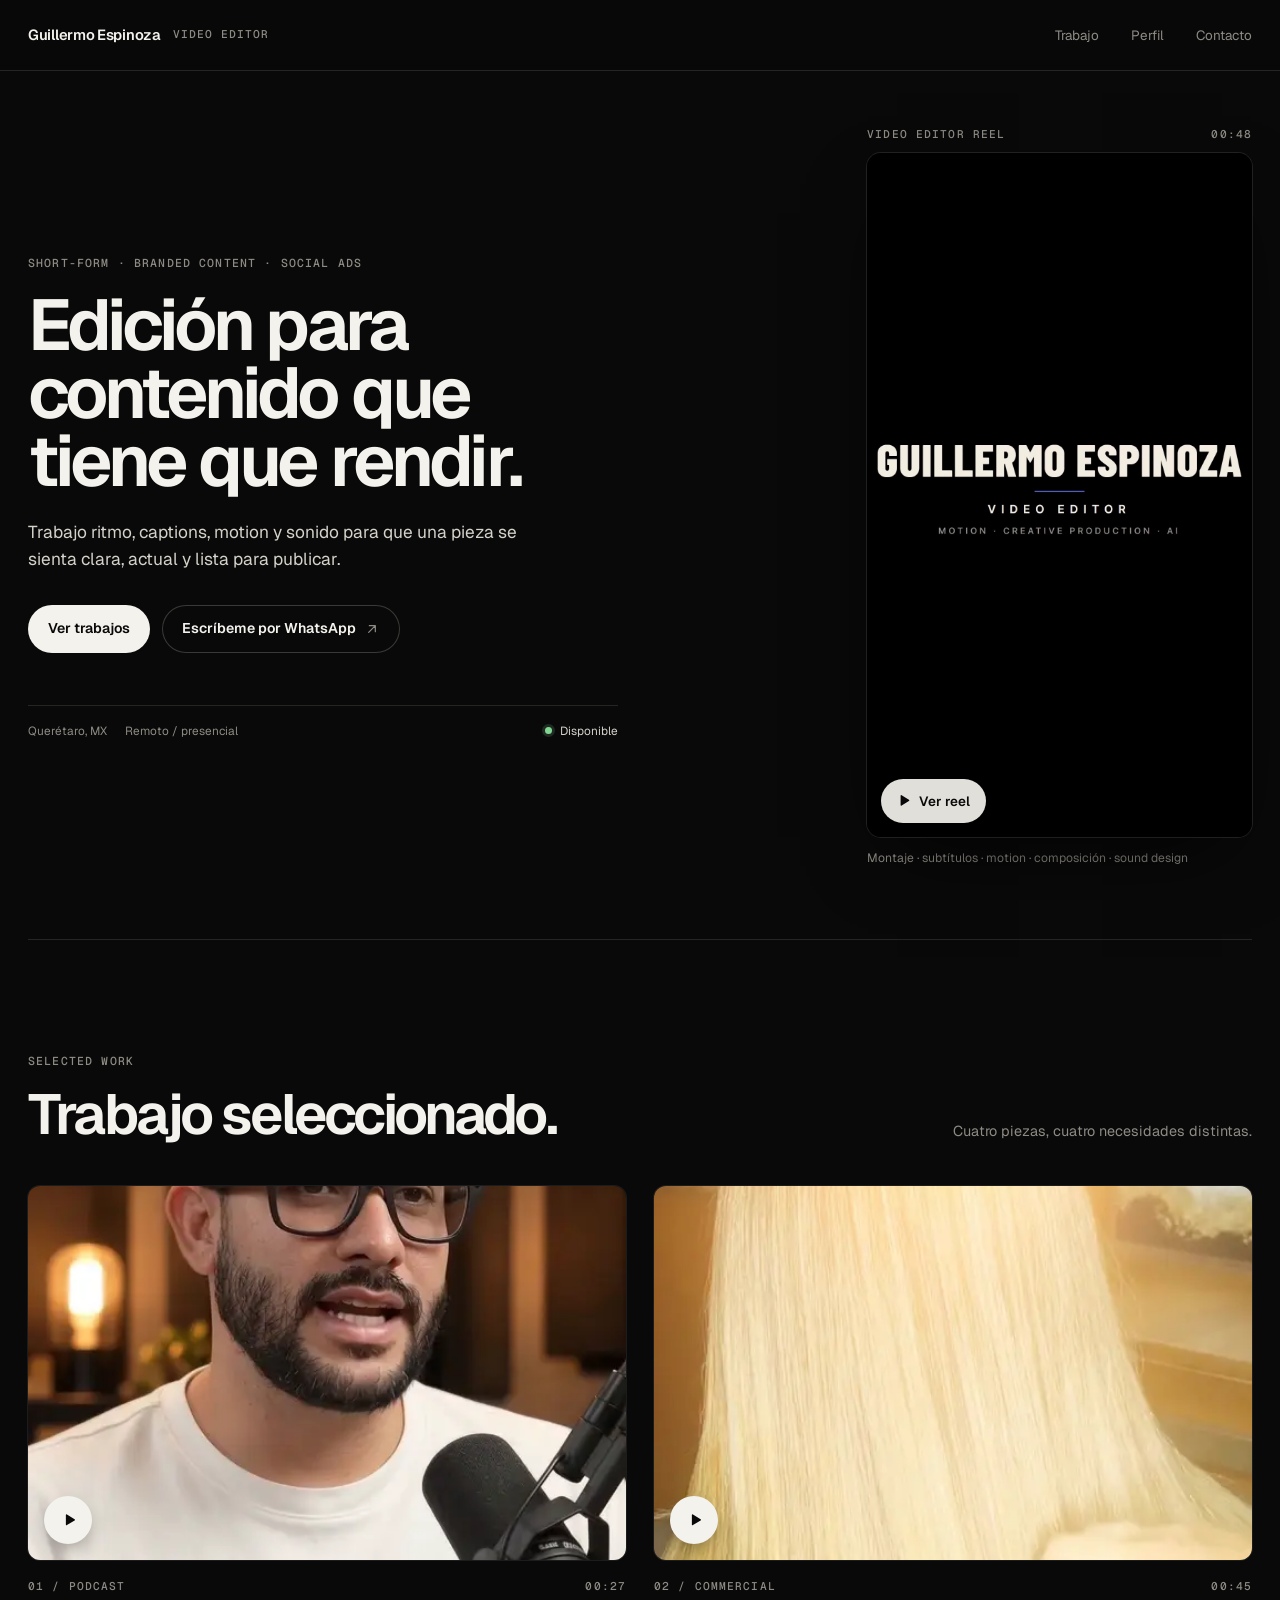
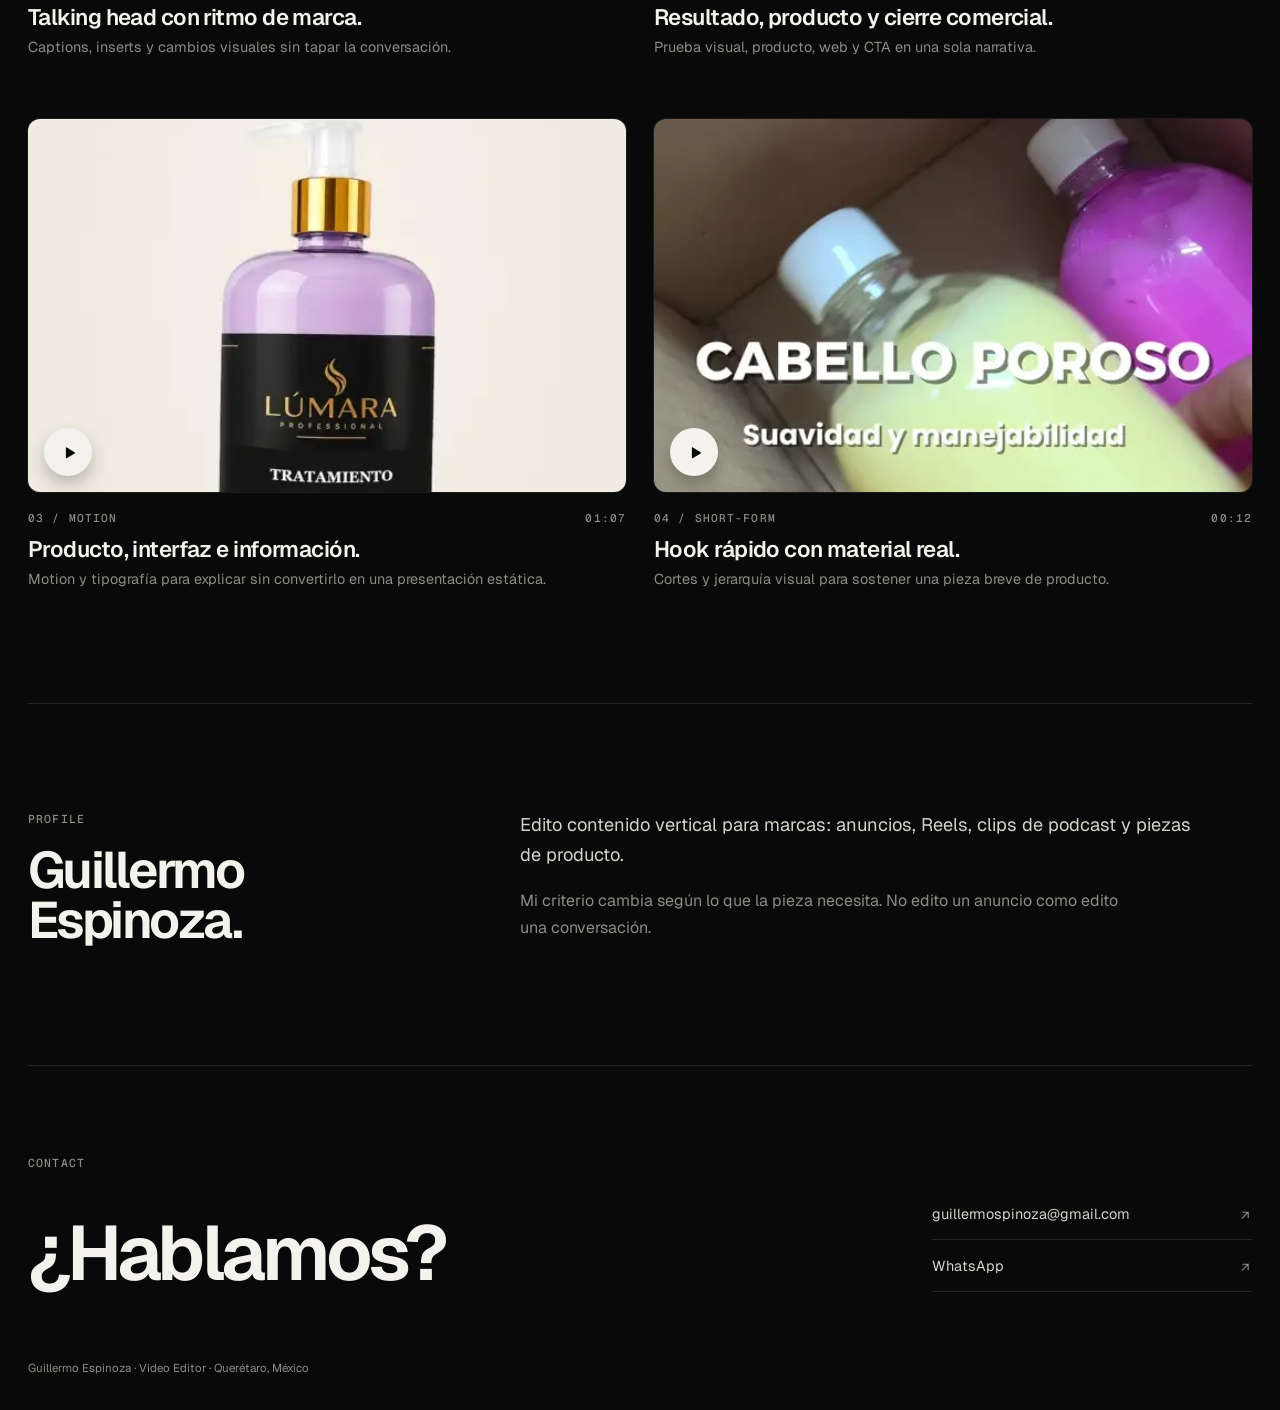
==== index.html @ a59d6a47 "Premium polish: native HQ reel with cover, a11y and motion details - Replace Google Drive embeds wit" ====
<!doctype html>
<html lang="es">
<head>
  <meta charset="utf-8">
  <meta name="viewport" content="width=device-width, initial-scale=1, viewport-fit=cover">
  <meta name="description" content="Guillermo Espinoza — Video Editor. Short-form, branded content, social ads y talking head.">
  <meta name="theme-color" content="#090909">
  <title>Guillermo Espinoza — Video Editor</title>

  <meta property="og:type" content="website">
  <meta property="og:locale" content="es_MX">
  <meta property="og:title" content="Guillermo Espinoza — Video Editor">
  <meta property="og:description" content="Edición para contenido que tiene que rendir: short-form, branded content, social ads y talking head.">
  <meta property="og:url" content="https://guillermospinoza-source.github.io/video-editor-portfolio/">
  <meta property="og:image" content="https://guillermospinoza-source.github.io/video-editor-portfolio/assets/posters/og-cover.jpg">
  <meta property="og:image:width" content="1200">
  <meta property="og:image:height" content="630">
  <meta name="twitter:card" content="summary_large_image">

  <link rel="icon" href="assets/favicon.svg" type="image/svg+xml">
  <link rel="preconnect" href="https://fonts.googleapis.com">
  <link rel="preconnect" href="https://fonts.gstatic.com" crossorigin>
  <link rel="stylesheet" href="https://fonts.googleapis.com/css2?family=Geist:wght@400..700&family=Geist+Mono:wght@400;500&display=swap">
  <link rel="preload" as="image" href="assets/posters/showreel.webp" fetchpriority="high">
  <link rel="stylesheet" href="assets/styles.css?v=6">
</head>
<body>
  <svg width="0" height="0" style="position:absolute" aria-hidden="true">
    <symbol id="i-play" viewBox="0 0 24 24"><path d="M8 5.6v12.8a1 1 0 0 0 1.5.86l10.4-6.4a1 1 0 0 0 0-1.72L9.5 4.74A1 1 0 0 0 8 5.6Z" fill="currentColor"/></symbol>
    <symbol id="i-close" viewBox="0 0 24 24"><path d="M6 6l12 12M18 6 6 18" stroke="currentColor" stroke-width="1.8" stroke-linecap="round" fill="none"/></symbol>
    <symbol id="i-arrow" viewBox="0 0 24 24"><path d="M7 17 17 7M8 7h9v9" stroke="currentColor" stroke-width="1.8" stroke-linecap="round" stroke-linejoin="round" fill="none"/></symbol>
    <symbol id="i-sound" viewBox="0 0 24 24"><path d="M4 9.5v5h3.5L12 19V5L7.5 9.5H4Z" fill="currentColor"/><path d="M15.5 9a4 4 0 0 1 0 6M18 6.5a7.5 7.5 0 0 1 0 11" stroke="currentColor" stroke-width="1.6" stroke-linecap="round" fill="none"/></symbol>
  </svg>

  <a class="skip-link" href="#work">Saltar al trabajo</a>

  <header class="topbar">
    <a class="brand" href="#top" aria-label="Guillermo Espinoza, inicio">
      <strong>Guillermo Espinoza</strong>
      <span>Video Editor</span>
    </a>
    <nav aria-label="Navegación principal">
      <a href="#work">Trabajo</a>
      <a href="#profile">Perfil</a>
      <a href="#contact">Contacto</a>
    </nav>
  </header>

  <main id="top">
    <section class="hero section-shell">
      <div class="hero-copy">
        <p class="eyebrow">Short-form · Branded content · Social ads</p>
        <h1>Edición para contenido que tiene que rendir.</h1>
        <p class="lede">Trabajo ritmo, captions, motion y sonido para que una pieza se sienta clara, actual y lista para publicar.</p>
        <div class="hero-actions">
          <a class="button primary" href="#work">Ver trabajos</a>
          <a class="button secondary" href="https://wa.me/524424536626" target="_blank" rel="noopener">Escríbeme por WhatsApp <svg class="icon" aria-hidden="true"><use href="#i-arrow"/></svg></a>
        </div>
        <div class="hero-foot">
          <span>Querétaro, MX</span>
          <span>Remoto / presencial</span>
          <span class="available">Disponible</span>
        </div>
      </div>

      <figure class="reel">
        <figcaption class="reel-meta">
          <span>Video Editor Reel</span>
          <span class="duration" data-duration-for="reelVideo">00:48</span>
        </figcaption>
        <div class="reel-frame" data-state="idle">
          <video id="reelVideo" src="assets/videos/showreel.mp4" poster="assets/posters/showreel.webp" playsinline preload="metadata" aria-label="Video Editor Reel de Guillermo Espinoza"></video>
          <button class="reel-cta" type="button">
            <svg class="icon" aria-hidden="true"><use href="#i-play"/></svg>
            <span>Ver reel</span>
          </button>
        </div>
        <p class="reel-note">Montaje · subtítulos · motion · composición · sound design</p>
      </figure>
    </section>

    <section class="work section-shell" id="work">
      <div class="work-intro">
        <p class="eyebrow">Selected work</p>
        <h2>Trabajo seleccionado.</h2>
        <p>Cuatro piezas, cuatro necesidades distintas.</p>
      </div>

      <div class="work-grid">
        <article class="work-card" data-video="assets/videos/podcast.mp4" data-poster="assets/posters/podcast.webp" data-title="Podcast / Talking Head" data-subtitle="00:27 · Captions · Inserts · Sound design">
          <button class="poster-button" type="button" aria-label="Reproducir Podcast / Talking Head">
            <img src="assets/posters/podcast.webp" alt="" width="960" height="600" loading="lazy" decoding="async">
            <span class="play" aria-hidden="true"><svg class="icon"><use href="#i-play"/></svg></span>
          </button>
          <div class="card-copy">
            <div class="card-meta"><span>01 / Podcast</span><span>00:27</span></div>
            <h3>Talking head con ritmo de marca.</h3>
            <p>Captions, inserts y cambios visuales sin tapar la conversación.</p>
          </div>
        </article>

        <article class="work-card" data-video="assets/videos/rubios.mp4" data-poster="assets/posters/rubios.webp" data-title="Beauty Product Ad" data-subtitle="00:45 · Producto · Antes/después · CTA">
          <button class="poster-button" type="button" aria-label="Reproducir Beauty Product Ad">
            <img src="assets/posters/rubios.webp" alt="" width="960" height="600" loading="lazy" decoding="async">
            <span class="play" aria-hidden="true"><svg class="icon"><use href="#i-play"/></svg></span>
          </button>
          <div class="card-copy">
            <div class="card-meta"><span>02 / Commercial</span><span>00:45</span></div>
            <h3>Resultado, producto y cierre comercial.</h3>
            <p>Prueba visual, producto, web y CTA en una sola narrativa.</p>
          </div>
        </article>

        <article class="work-card" data-video="assets/videos/motion-explainer.mp4" data-poster="assets/posters/motion-explainer.webp" data-title="Motion / Product Explainer" data-subtitle="01:07 · Motion · UI · Tipografía">
          <button class="poster-button" type="button" aria-label="Reproducir Motion / Product Explainer">
            <img src="assets/posters/motion-explainer.webp" alt="" width="960" height="600" loading="lazy" decoding="async">
            <span class="play" aria-hidden="true"><svg class="icon"><use href="#i-play"/></svg></span>
          </button>
          <div class="card-copy">
            <div class="card-meta"><span>03 / Motion</span><span>01:07</span></div>
            <h3>Producto, interfaz e información.</h3>
            <p>Motion y tipografía para explicar sin convertirlo en una presentación estática.</p>
          </div>
        </article>

        <article class="work-card" data-video="assets/videos/short-form.mp4" data-poster="assets/posters/short-form.webp" data-title="Short-form / Social Ad" data-subtitle="00:12 · Hook · Cortes rápidos · Producto">
          <button class="poster-button" type="button" aria-label="Reproducir Short-form / Social Ad">
            <img src="assets/posters/short-form.webp" alt="" width="960" height="600" loading="lazy" decoding="async">
            <span class="play" aria-hidden="true"><svg class="icon"><use href="#i-play"/></svg></span>
          </button>
          <div class="card-copy">
            <div class="card-meta"><span>04 / Short-form</span><span>00:12</span></div>
            <h3>Hook rápido con material real.</h3>
            <p>Cortes y jerarquía visual para sostener una pieza breve de producto.</p>
          </div>
        </article>
      </div>
    </section>

    <section class="profile section-shell" id="profile">
      <div class="profile-title">
        <p class="eyebrow">Profile</p>
        <h2>Guillermo Espinoza.</h2>
      </div>
      <div class="profile-copy">
        <p>Edito contenido vertical para marcas: anuncios, Reels, clips de podcast y piezas de producto.</p>
        <p>Mi criterio cambia según lo que la pieza necesita. No edito un anuncio como edito una conversación.</p>
      </div>
    </section>
  </main>

  <footer class="footer section-shell" id="contact">
    <p class="eyebrow">Contact</p>
    <div class="footer-grid">
      <h2>¿Hablamos?</h2>
      <div class="contact-links">
        <a href="mailto:guillermospinoza@gmail.com?subject=Proyecto%20de%20edici%C3%B3n%20de%20video">guillermospinoza@gmail.com <svg class="icon" aria-hidden="true"><use href="#i-arrow"/></svg></a>
        <a href="https://wa.me/524424536626" target="_blank" rel="noopener">WhatsApp <svg class="icon" aria-hidden="true"><use href="#i-arrow"/></svg></a>
      </div>
    </div>
    <p class="footer-note">Guillermo Espinoza · Video Editor · Querétaro, México</p>
  </footer>

  <dialog class="video-modal" id="videoModal" aria-labelledby="modalTitle">
    <div class="modal-shell">
      <button class="modal-close" type="button" aria-label="Cerrar video">
        <svg class="icon" aria-hidden="true"><use href="#i-close"/></svg>
      </button>
      <div class="modal-video-wrap">
        <video id="modalVideo" playsinline controls preload="none"></video>
      </div>
      <div class="modal-copy"><p class="kicker" id="modalSubtitle"></p><h2 id="modalTitle"></h2></div>
    </div>
  </dialog>

  <script src="assets/app.js?v=6"></script>
</body>
</html>
---- assets/styles.css ----
:root{
  /* Escala de grises (1 = fondo, 12 = texto principal) */
  --gray-1:#090909;
  --gray-2:#0e0e0d;
  --gray-3:#141413;
  --gray-4:#1c1b19;
  --gray-5:#262522;
  --gray-6:#3a3935;
  --gray-7:#5d5b56;
  --gray-8:#77746d;
  --gray-9:#8e8b84;
  --gray-10:#b3b0a8;
  --gray-11:#d5d2ca;
  --gray-12:#f4f2ed;
  --accent-live:#82d693;

  --bg:var(--gray-1);
  --text:var(--gray-12);
  --soft:var(--gray-11);
  --muted:var(--gray-9);
  --line:var(--gray-5);

  --font-sans:"Geist","Helvetica Neue",Arial,ui-sans-serif,system-ui,sans-serif;
  --font-mono:"Geist Mono",ui-monospace,SFMono-Regular,Menlo,Consolas,monospace;
  --weight-regular:400;
  --weight-medium:500;
  --weight-semibold:600;
  --weight-display:640;

  --ease-out:cubic-bezier(.23,1,.32,1);       /* ease-out-quint */
  --ease-in-out:cubic-bezier(.645,.045,.355,1); /* ease-in-out-cubic */

  --z-header:100;
  --header-h:70px;
  --hairline:1px;
  --max:1240px;
}
@media (min-resolution:192dpi){
  :root{--hairline:.5px}
}

*{box-sizing:border-box}
html{scroll-behavior:smooth;-webkit-text-size-adjust:100%}
body{
  margin:0;
  background:var(--bg);
  color:var(--text);
  font-family:var(--font-sans);
  font-weight:var(--weight-regular);
  line-height:1.5;
  -webkit-font-smoothing:antialiased;
  -moz-osx-font-smoothing:grayscale;
}
a{color:inherit}
img,video{display:block;max-width:100%}
button{font:inherit;color:inherit}
h1,h2,h3{text-wrap:balance}
p{text-wrap:pretty}
[id]{scroll-margin-top:calc(var(--header-h) + 16px)}
::selection{background:var(--gray-12);color:var(--gray-1)}

:focus-visible{outline:2px solid var(--gray-12);outline-offset:3px}

.icon{width:1em;height:1em;flex:none}
.section-shell{
  width:min(var(--max),calc(100% - 56px - env(safe-area-inset-left) - env(safe-area-inset-right)));
  margin-inline:auto;
}

.skip-link{
  position:absolute;left:16px;top:-60px;z-index:calc(var(--z-header) + 1);
  padding:12px 16px;background:var(--gray-12);color:var(--gray-1);
  font-size:.85rem;font-weight:var(--weight-medium);text-decoration:none;
}
.skip-link:focus-visible{top:12px}

/* ---------- Header ---------- */
.topbar{
  position:sticky;top:0;z-index:var(--z-header);
  height:var(--header-h);
  display:flex;align-items:center;justify-content:space-between;
  padding:0 max(28px,calc((100vw - var(--max))/2));
  padding-left:max(28px,calc((100vw - var(--max))/2),env(safe-area-inset-left));
  padding-right:max(28px,calc((100vw - var(--max))/2),env(safe-area-inset-right));
  background:rgba(9,9,9,.8);
  -webkit-backdrop-filter:saturate(1.4) blur(14px);
  backdrop-filter:saturate(1.4) blur(14px);
  box-shadow:0 var(--hairline) 0 var(--line);
}
.brand{display:flex;align-items:baseline;gap:12px;min-height:44px;align-items:center;text-decoration:none}
.brand strong{font-size:.92rem;font-weight:var(--weight-semibold);letter-spacing:-.02em}
.brand span{font:var(--weight-medium) .7rem/1 var(--font-mono);color:var(--muted);text-transform:uppercase;letter-spacing:.09em}
.topbar nav{display:flex;gap:8px;margin-right:-12px}
.topbar nav a{
  display:inline-flex;align-items:center;min-height:44px;padding:0 12px;
  font-size:.84rem;color:var(--muted);text-decoration:none;
  transition:color 150ms ease;
}

/* ---------- Tipografía utilitaria ---------- */
.eyebrow,.kicker,.card-meta,.reel-meta{
  font-family:var(--font-mono);
  font-weight:var(--weight-medium);
  text-transform:uppercase;
  letter-spacing:.1em;
  font-variant-numeric:tabular-nums;
}
.eyebrow{margin:0;font-size:.72rem;color:var(--muted)}

/* ---------- Hero ---------- */
.hero{
  display:grid;
  grid-template-columns:minmax(0,1fr) auto;
  gap:80px;
  align-items:center;
  min-height:calc(100svh - var(--header-h));
  padding-top:56px;
  padding-bottom:72px;
}
.hero-copy{max-width:590px}
.hero h1{
  margin:20px 0 24px;
  font-size:clamp(3.6rem,5.6vw,6.2rem);
  line-height:.95;
  letter-spacing:-.055em;
  font-weight:var(--weight-display);
}
.lede{
  max-width:540px;
  margin:0;
  color:var(--soft);
  font-size:clamp(1.04rem,1.35vw,1.22rem);
  line-height:1.55;
}
.hero-actions{display:flex;flex-wrap:wrap;gap:12px;margin-top:32px}

.button{
  display:inline-flex;align-items:center;justify-content:center;gap:8px;
  min-height:48px;padding:0 20px;
  border-radius:999px;
  text-decoration:none;
  font-size:.88rem;font-weight:var(--weight-semibold);
  transition:transform 160ms var(--ease-out),background-color 150ms ease,box-shadow 150ms ease;
}
.button:active{transform:scale(.97)}
.button.primary{background:var(--gray-12);color:var(--gray-1)}
.button.secondary{color:var(--text);box-shadow:inset 0 0 0 1px var(--gray-6)}
.button .icon{font-size:1rem;color:var(--muted)}

.hero-foot{
  display:flex;flex-wrap:wrap;gap:9px 18px;
  margin-top:52px;padding-top:16px;
  border-top:var(--hairline) solid var(--line);
  color:var(--muted);
  font-size:.74rem;
}
.hero-foot .available{margin-left:auto;color:var(--soft);display:inline-flex;align-items:center;gap:8px}
.hero-foot .available::before{
  content:"";width:7px;height:7px;border-radius:50%;background:var(--accent-live);
  box-shadow:0 0 0 3px rgba(130,214,147,.16);
}

/* ---------- Reel ---------- */
.reel{
  --reel-h:min(76svh,760px);
  margin:0;
  width:calc(var(--reel-h) * 9 / 16);
  max-width:100%;
  justify-self:end;
}
.reel-meta{display:flex;justify-content:space-between;margin-bottom:10px;color:var(--muted);font-size:.7rem}
.reel-frame{
  position:relative;isolation:isolate;
  aspect-ratio:9/16;
  border-radius:14px;overflow:hidden;
  background:var(--gray-2);
  box-shadow:0 0 0 var(--hairline) rgba(255,255,255,.1),0 30px 80px -30px rgba(0,0,0,.9);
}
.reel-frame video{width:100%;height:100%;object-fit:cover;background:#000}
.reel-frame::after{
  content:"";position:absolute;inset:0;pointer-events:none;
  background:linear-gradient(to top,rgba(0,0,0,.55),rgba(0,0,0,.18) 22%,transparent 40%);
  transition:opacity 200ms var(--ease-out);
}
.reel-cta{
  position:absolute;left:14px;bottom:14px;z-index:1;
  display:inline-flex;align-items:center;gap:8px;
  min-height:44px;padding:0 16px 0 14px;
  border:0;border-radius:999px;cursor:pointer;
  background:rgba(244,242,237,.92);color:var(--gray-1);
  -webkit-backdrop-filter:blur(8px);backdrop-filter:blur(8px);
  font-size:.84rem;font-weight:var(--weight-semibold);
  transition:transform 160ms var(--ease-out),opacity 200ms var(--ease-out);
}
.reel-cta:active{transform:scale(.97)}
.reel-cta .icon{font-size:1.05rem}
.reel-frame[data-state="playing"] .reel-cta{opacity:0;pointer-events:none;transform:translateY(6px)}
.reel-frame[data-state="playing"]::after{opacity:0}
.reel-note{margin:12px 0 0;color:var(--muted);font-size:.76rem}

/* ---------- Trabajo ---------- */
.work{padding:112px 0;border-top:var(--hairline) solid var(--line)}
.work-intro{
  display:grid;
  grid-template-columns:1fr auto;
  gap:18px 60px;
  align-items:end;
  margin-bottom:44px;
}
.work-intro .eyebrow{grid-column:1/-1}
.work-intro h2,.profile h2,.footer h2{
  margin:0;
  font-size:clamp(2.6rem,4.4vw,4.8rem);
  line-height:.98;
  letter-spacing:-.05em;
  font-weight:var(--weight-display);
}
.work-intro>p:last-child{margin:0;color:var(--muted);font-size:.9rem}
.work-grid{display:grid;grid-template-columns:repeat(2,minmax(0,1fr));gap:60px 28px}
.work-card{min-width:0}

.poster-button{
  position:relative;isolation:isolate;display:block;
  width:100%;padding:0;border:0;border-radius:12px;
  background:var(--gray-2);cursor:pointer;overflow:hidden;
  box-shadow:0 0 0 var(--hairline) rgba(255,255,255,.08);
}
.poster-button img{
  width:100%;height:auto;aspect-ratio:16/10;object-fit:cover;object-position:center 42%;
  transition:transform 500ms var(--ease-out),filter 300ms ease;
}
.play{
  position:absolute;left:16px;bottom:16px;
  width:48px;height:48px;display:grid;place-items:center;
  border-radius:50%;background:var(--gray-12);color:var(--gray-1);
  box-shadow:0 8px 24px -8px rgba(0,0,0,.6);
  transition:transform 200ms var(--ease-out);
}
.play .icon{font-size:1.1rem;margin-left:2px}
.poster-button:active .play{transform:scale(.94)}

.card-copy{padding-top:18px}
.card-meta{display:flex;justify-content:space-between;gap:20px;color:var(--muted);font-size:.7rem}
.card-copy h3{margin:10px 0 7px;font-size:1.4rem;line-height:1.12;letter-spacing:-.025em;font-weight:var(--weight-semibold)}
.card-copy p{margin:0;max-width:520px;color:var(--muted);font-size:.9rem}

/* ---------- Perfil ---------- */
.profile{
  padding:106px 0;
  border-top:var(--hairline) solid var(--line);
  display:grid;
  grid-template-columns:.72fr 1.28fr;
  gap:80px;
  align-items:start;
}
.profile-title .eyebrow{margin-bottom:18px}
.profile h2{font-size:clamp(2.5rem,4vw,4.3rem)}
.profile-copy{max-width:700px}
.profile-copy p{margin:0 0 18px;color:var(--soft);font-size:1.14rem;line-height:1.65}
.profile-copy p:last-child{color:var(--muted);font-size:1rem}

/* ---------- Footer ---------- */
.footer{
  padding:88px 0 calc(34px + env(safe-area-inset-bottom));
  border-top:var(--hairline) solid var(--line);
}
.footer>.eyebrow{margin-bottom:20px}
.footer-grid{display:grid;grid-template-columns:1fr auto;gap:60px;align-items:end}
.footer h2{font-size:clamp(3.3rem,6vw,6.2rem)}
.contact-links{display:grid;gap:4px;min-width:320px}
.contact-links a{
  display:flex;align-items:center;justify-content:space-between;gap:24px;
  min-height:48px;
  box-shadow:0 var(--hairline) 0 var(--line);
  color:var(--soft);text-decoration:none;font-size:.9rem;
  transition:color 150ms ease,box-shadow 150ms ease;
}
.contact-links .icon{color:var(--muted);transition:transform 200ms var(--ease-out),color 150ms ease}
.footer-note{margin:68px 0 0;color:var(--gray-9);font-size:.72rem}

/* ---------- Modal ---------- */
.video-modal{
  width:min(560px,calc(100% - 28px));
  max-height:calc(100dvh - 28px);
  padding:0;border:0;border-radius:16px;
  background:var(--gray-2);color:var(--text);
  box-shadow:0 0 0 var(--hairline) rgba(255,255,255,.1),0 40px 120px -20px rgba(0,0,0,.9);
  overflow:hidden;
}
.video-modal::backdrop{background:rgba(0,0,0,.82);-webkit-backdrop-filter:blur(6px);backdrop-filter:blur(6px)}
.video-modal[open]{animation:modal-in 260ms var(--ease-out)}
.video-modal[open]::backdrop{animation:fade-in 260ms var(--ease-out)}
.video-modal.is-closing{animation:modal-out 160ms var(--ease-out) forwards}
.video-modal.is-closing::backdrop{animation:fade-out 160ms var(--ease-out) forwards}
@keyframes modal-in{from{opacity:0;transform:translateY(8px) scale(.97)}}
@keyframes modal-out{to{opacity:0;transform:translateY(4px) scale(.98)}}
@keyframes fade-in{from{opacity:0}}
@keyframes fade-out{to{opacity:0}}

.modal-shell{position:relative;isolation:isolate;padding:14px}
.modal-close{
  position:absolute;right:24px;top:24px;z-index:1;
  width:44px;height:44px;display:grid;place-items:center;
  border:0;border-radius:50%;cursor:pointer;
  background:rgba(14,14,13,.72);color:var(--gray-12);
  -webkit-backdrop-filter:blur(8px);backdrop-filter:blur(8px);
  box-shadow:0 0 0 var(--hairline) rgba(255,255,255,.16);
  transition:transform 160ms var(--ease-out),background-color 150ms ease;
}
.modal-close .icon{font-size:1.25rem}
.modal-close:active{transform:scale(.94)}
.modal-video-wrap{display:grid;place-items:center;border-radius:10px;overflow:hidden;background:#000}
.modal-video-wrap video{
  height:min(72dvh,760px);width:auto;max-width:100%;
  aspect-ratio:9/16;object-fit:contain;background:#000;
}
.modal-copy{padding:14px 4px 4px}
.modal-copy .kicker{margin:0;color:var(--muted);font-size:.7rem}
.modal-copy h2{margin:6px 0 0;font-size:1.2rem;font-weight:var(--weight-semibold);letter-spacing:-.02em}

/* ---------- Hover solo en dispositivos con puntero ---------- */
@media (hover:hover) and (pointer:fine){
  .topbar nav a:hover{color:var(--text)}
  .button.primary:hover{background:#fff}
  .button.secondary:hover{box-shadow:inset 0 0 0 1px var(--gray-8)}
  .poster-button:hover img{transform:scale(1.03);filter:brightness(.86)}
  .poster-button:hover .play{transform:scale(1.08)}
  .contact-links a:hover{color:#fff;box-shadow:0 var(--hairline) 0 var(--gray-8)}
  .contact-links a:hover .icon{color:var(--text);transform:translate(2px,-2px)}
  .modal-close:hover{background:rgba(40,40,38,.85)}
}

/* ---------- Responsive ---------- */
@media (max-width:960px){
  .hero{grid-template-columns:1fr;gap:48px;min-height:auto}
  .hero-copy{max-width:760px}
  .reel{--reel-h:min(80svh,760px);justify-self:start}
  .work-intro{grid-template-columns:1fr}
  .work-intro .eyebrow{grid-column:auto}
  .profile{grid-template-columns:1fr;gap:36px}
  .footer-grid{grid-template-columns:1fr}
  .contact-links{max-width:480px}
}
@media (max-width:640px){
  :root{--header-h:62px}
  .section-shell{width:min(var(--max),calc(100% - 32px - env(safe-area-inset-left) - env(safe-area-inset-right)))}
  .topbar{padding-left:max(16px,env(safe-area-inset-left));padding-right:max(16px,env(safe-area-inset-right))}
  .brand span{display:none}
  .topbar nav{gap:0}
  .topbar nav a:nth-child(2){display:none}
  .hero{padding-top:44px;padding-bottom:64px}
  .hero h1{font-size:clamp(3rem,14.5vw,4.7rem)}
  .hero-foot .available{margin-left:0;width:100%}
  .reel{width:100%;justify-self:stretch}
  .work,.profile{padding:72px 0}
  .work-grid{grid-template-columns:1fr;gap:48px}
  .work-intro{margin-bottom:30px}
  .poster-button img{aspect-ratio:16/11}
  .profile-copy p{font-size:1.02rem}
  .footer{padding-top:70px}
  .footer-grid{gap:28px}
  .contact-links{min-width:0}
  .footer-note{margin-top:52px}
  .modal-shell{padding:10px}
  .modal-close{right:18px;top:18px}
}

/* ---------- Movimiento reducido ---------- */
@media (prefers-reduced-motion:reduce){
  html{scroll-behavior:auto}
  .button,.reel-cta,.reel-frame::after,.poster-button img,.play,.modal-close,
  .contact-links a,.contact-links .icon,.topbar nav a{transition:none}
  .video-modal[open],.video-modal[open]::backdrop,
  .video-modal.is-closing,.video-modal.is-closing::backdrop{animation:none}
}
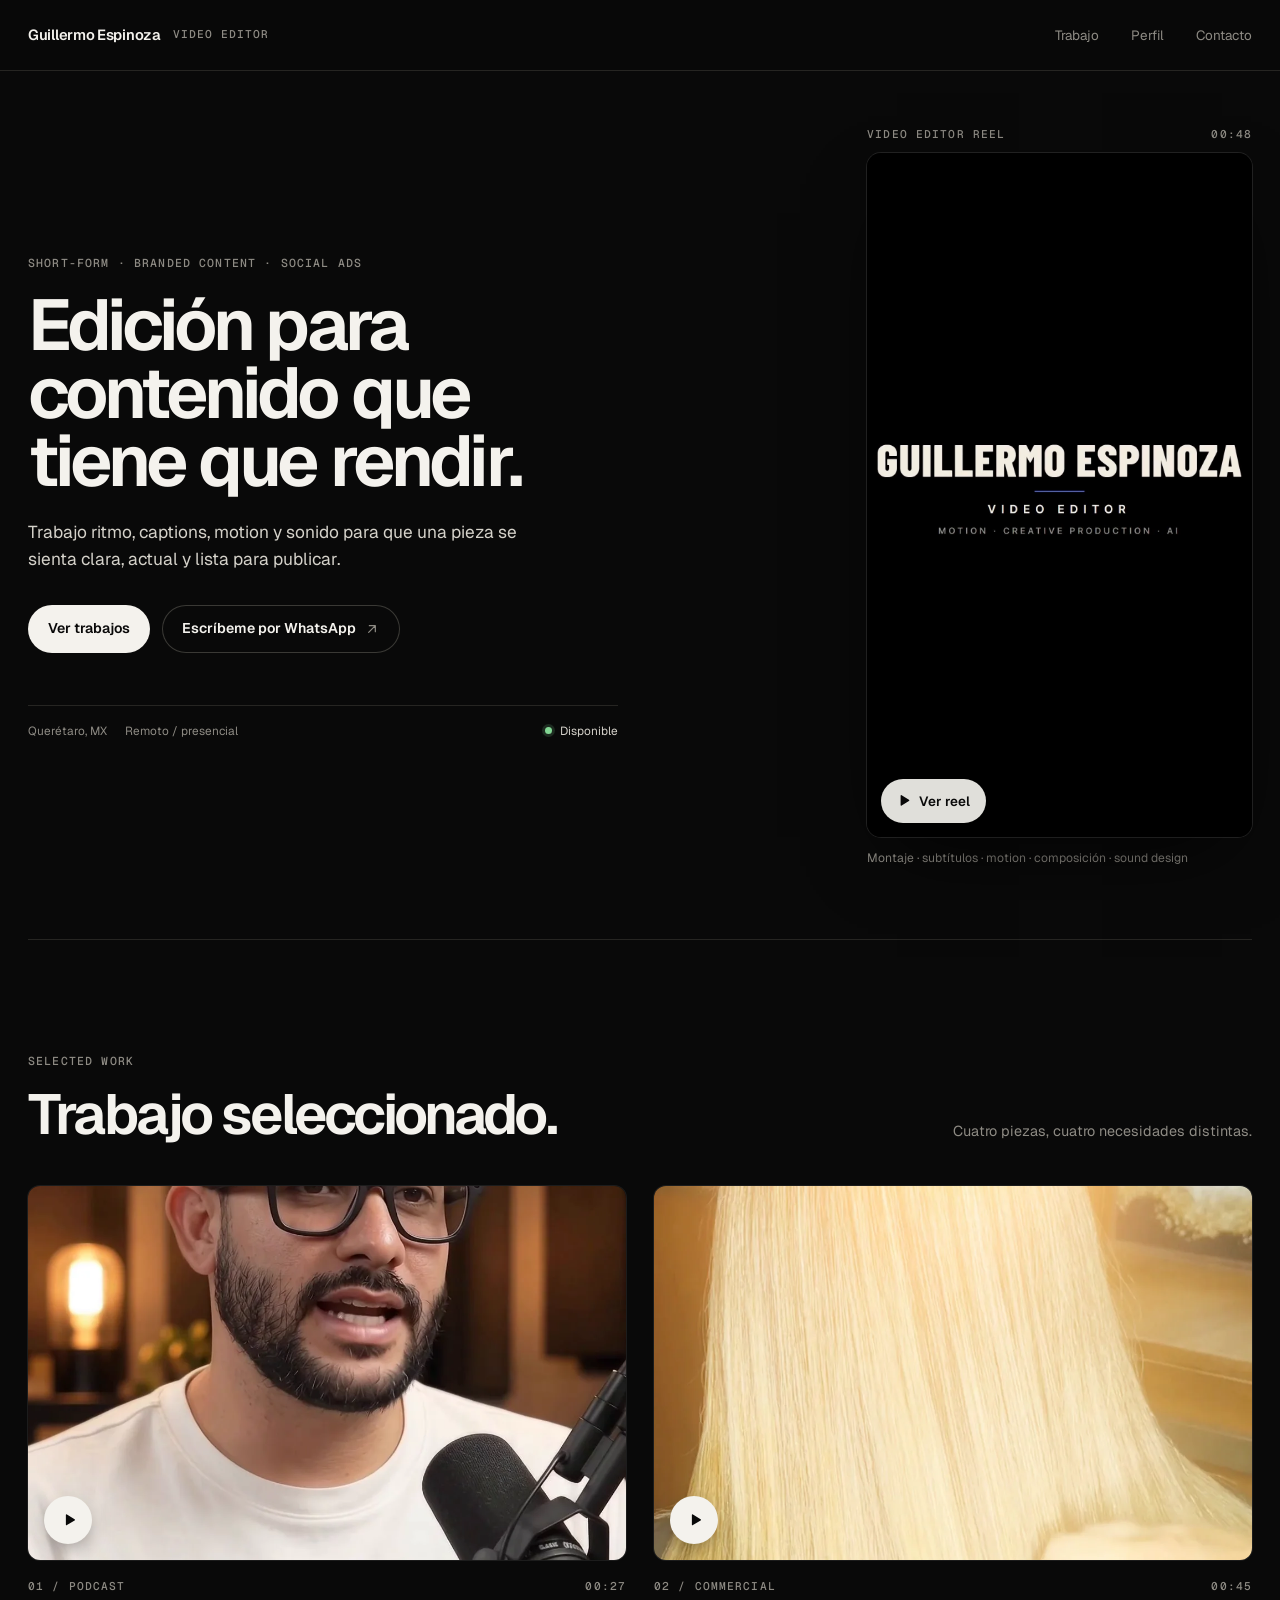
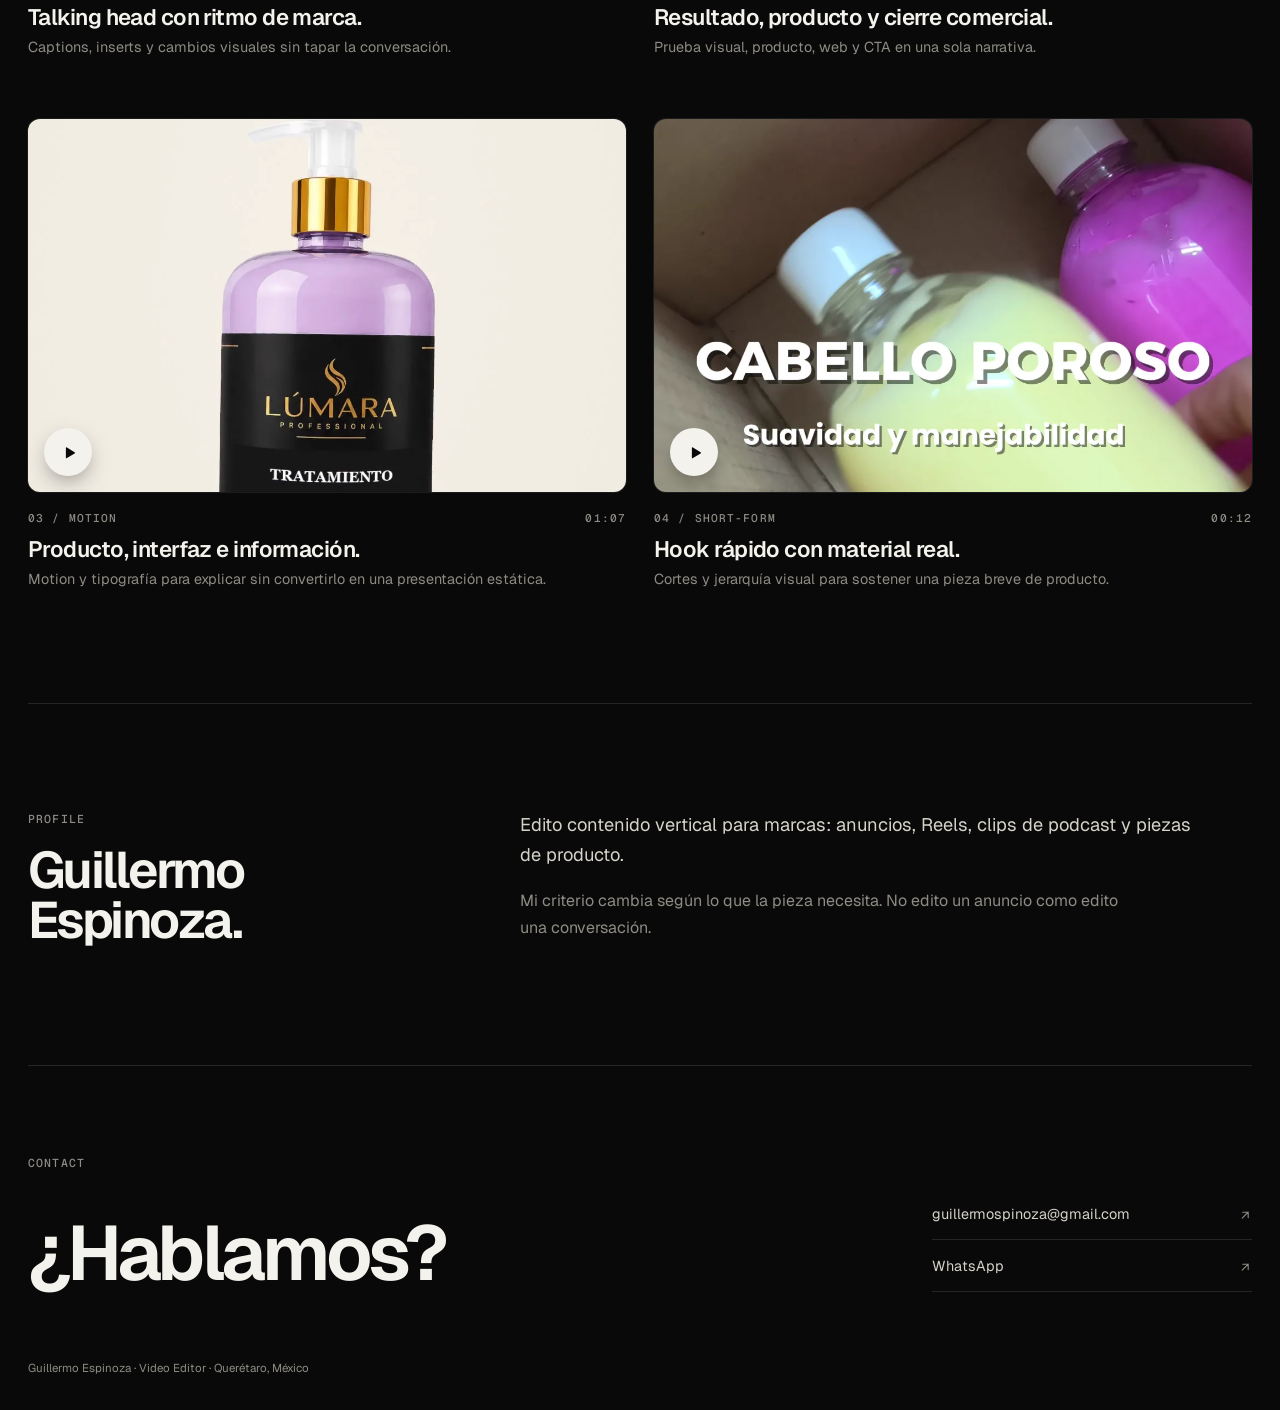
==== commit e3d05352: "Replace work videos and posters with 1080x1920 masters - Podcast, Beauty ad and Short-form re-encode" ====
--- a/index.html
+++ b/index.html
@@ -22,7 +22,7 @@
   <link rel="preconnect" href="https://fonts.gstatic.com" crossorigin>
   <link rel="stylesheet" href="https://fonts.googleapis.com/css2?family=Geist:wght@400..700&family=Geist+Mono:wght@400;500&display=swap">
   <link rel="preload" as="image" href="assets/posters/showreel.webp" fetchpriority="high">
-  <link rel="stylesheet" href="assets/styles.css?v=6">
+  <link rel="stylesheet" href="assets/styles.css?v=7">
 </head>
 <body>
   <svg width="0" height="0" style="position:absolute" aria-hidden="true">
@@ -89,7 +89,7 @@
       <div class="work-grid">
         <article class="work-card" data-video="assets/videos/podcast.mp4" data-poster="assets/posters/podcast.webp" data-title="Podcast / Talking Head" data-subtitle="00:27 · Captions · Inserts · Sound design">
           <button class="poster-button" type="button" aria-label="Reproducir Podcast / Talking Head">
-            <img src="assets/posters/podcast.webp" alt="" width="960" height="600" loading="lazy" decoding="async">
+            <img src="assets/posters/podcast.webp" alt="" width="1080" height="1920" loading="lazy" decoding="async">
             <span class="play" aria-hidden="true"><svg class="icon"><use href="#i-play"/></svg></span>
           </button>
           <div class="card-copy">
@@ -101,7 +101,7 @@
 
         <article class="work-card" data-video="assets/videos/rubios.mp4" data-poster="assets/posters/rubios.webp" data-title="Beauty Product Ad" data-subtitle="00:45 · Producto · Antes/después · CTA">
           <button class="poster-button" type="button" aria-label="Reproducir Beauty Product Ad">
-            <img src="assets/posters/rubios.webp" alt="" width="960" height="600" loading="lazy" decoding="async">
+            <img src="assets/posters/rubios.webp" alt="" width="1080" height="1920" loading="lazy" decoding="async">
             <span class="play" aria-hidden="true"><svg class="icon"><use href="#i-play"/></svg></span>
           </button>
           <div class="card-copy">
@@ -113,7 +113,7 @@
 
         <article class="work-card" data-video="assets/videos/motion-explainer.mp4" data-poster="assets/posters/motion-explainer.webp" data-title="Motion / Product Explainer" data-subtitle="01:07 · Motion · UI · Tipografía">
           <button class="poster-button" type="button" aria-label="Reproducir Motion / Product Explainer">
-            <img src="assets/posters/motion-explainer.webp" alt="" width="960" height="600" loading="lazy" decoding="async">
+            <img src="assets/posters/motion-explainer.webp" alt="" width="1080" height="1920" loading="lazy" decoding="async">
             <span class="play" aria-hidden="true"><svg class="icon"><use href="#i-play"/></svg></span>
           </button>
           <div class="card-copy">
@@ -125,7 +125,7 @@
 
         <article class="work-card" data-video="assets/videos/short-form.mp4" data-poster="assets/posters/short-form.webp" data-title="Short-form / Social Ad" data-subtitle="00:12 · Hook · Cortes rápidos · Producto">
           <button class="poster-button" type="button" aria-label="Reproducir Short-form / Social Ad">
-            <img src="assets/posters/short-form.webp" alt="" width="960" height="600" loading="lazy" decoding="async">
+            <img src="assets/posters/short-form.webp" alt="" width="1080" height="1920" loading="lazy" decoding="async">
             <span class="play" aria-hidden="true"><svg class="icon"><use href="#i-play"/></svg></span>
           </button>
           <div class="card-copy">
@@ -173,6 +173,6 @@
     </div>
   </dialog>
 
-  <script src="assets/app.js?v=6"></script>
+  <script src="assets/app.js?v=7"></script>
 </body>
 </html>
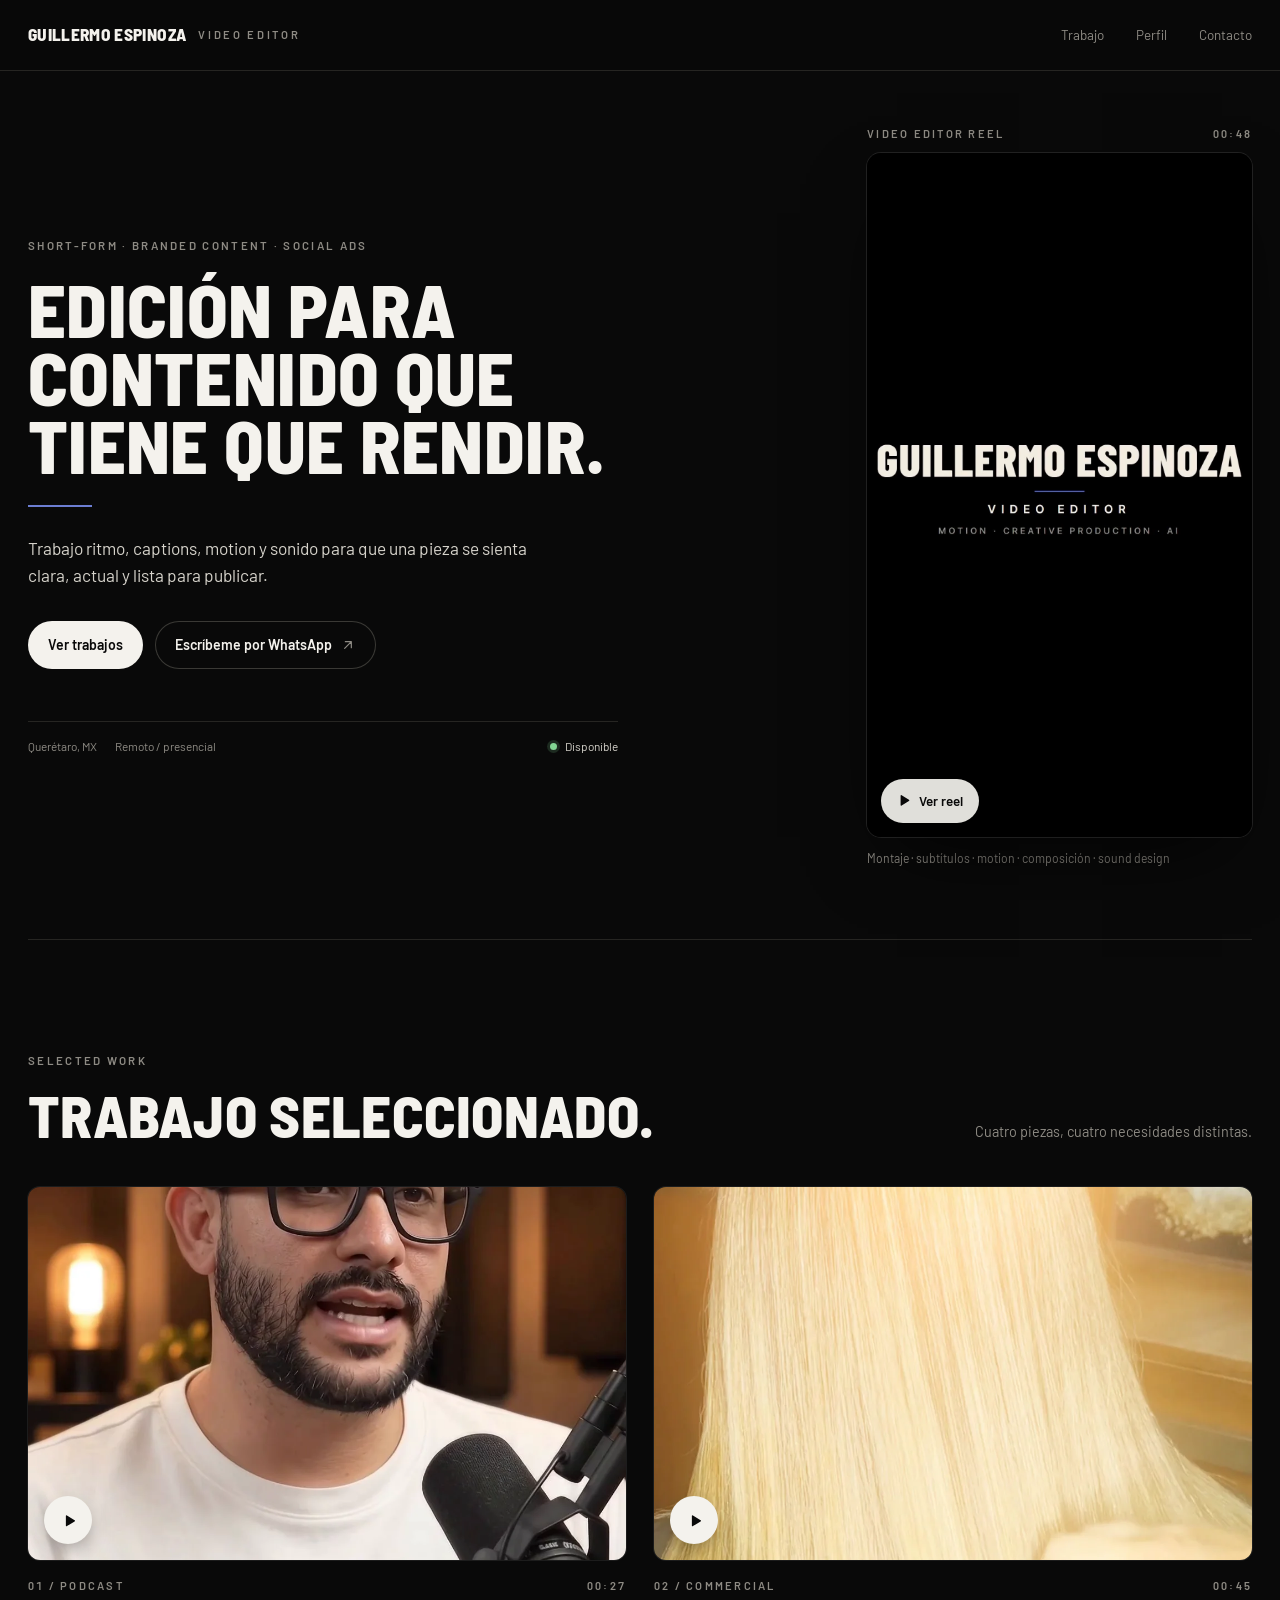
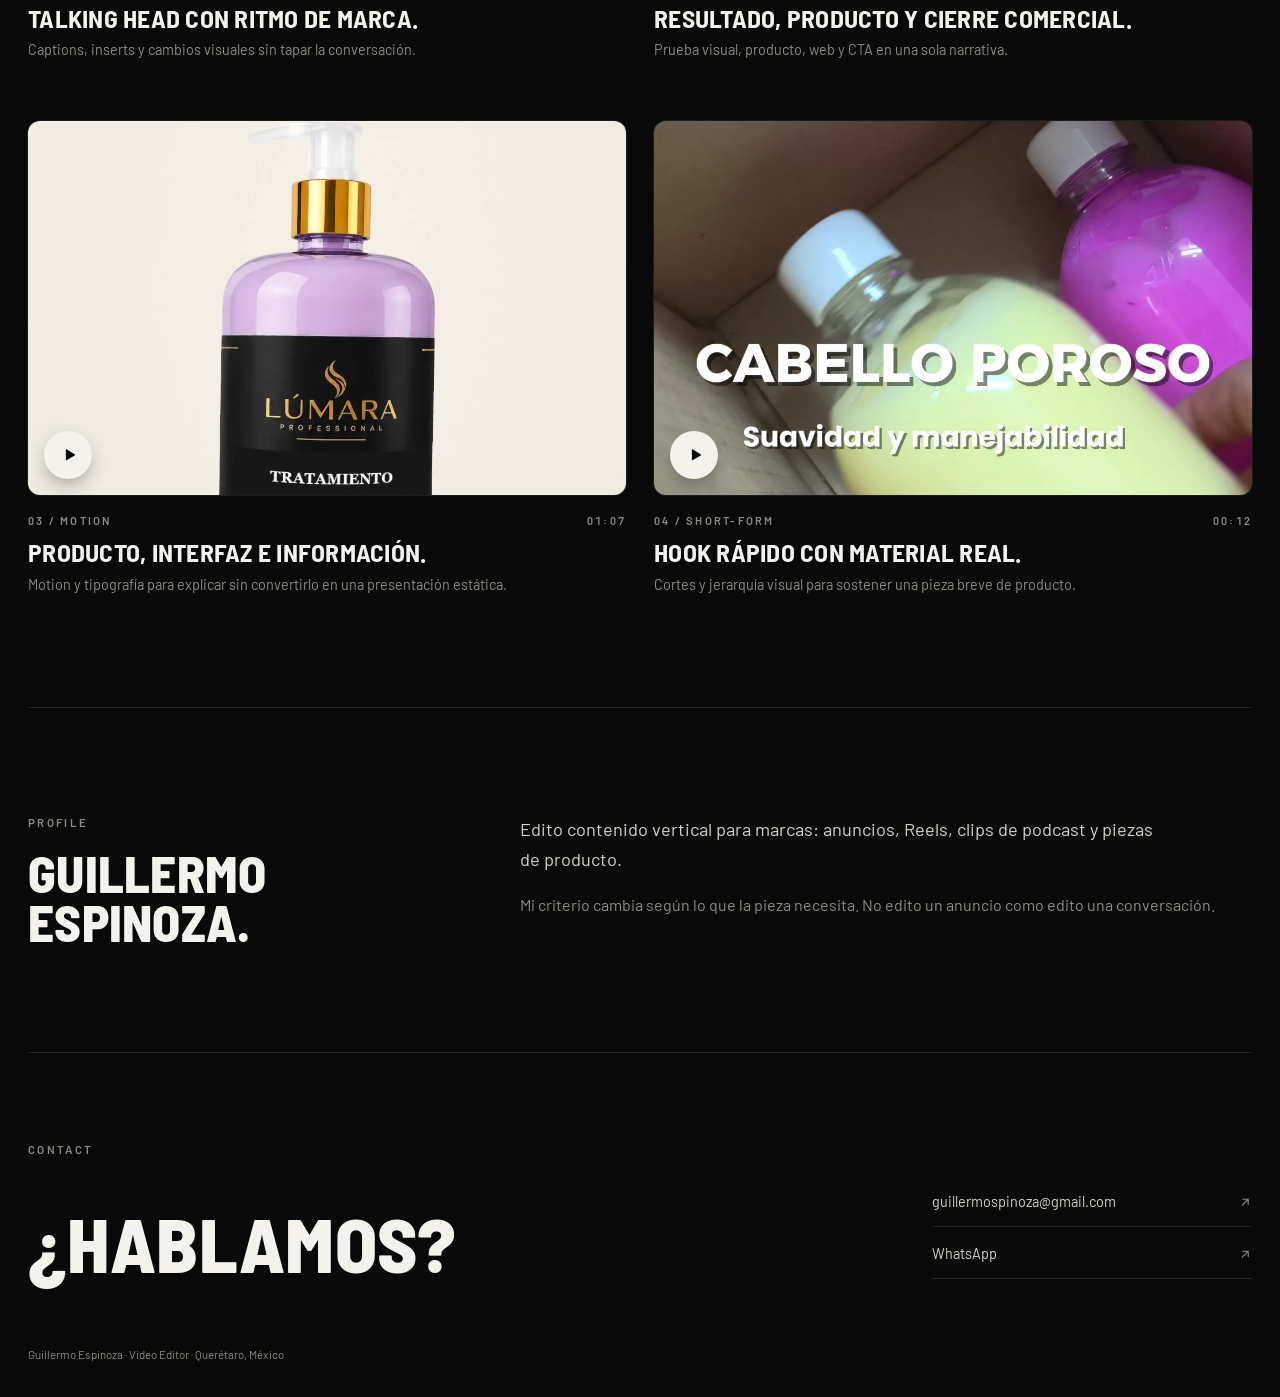
==== commit 29067184: "Match site typography to the showreel title card - Barlow Semi Condensed 800 uppercase for headings " ====
--- a/index.html
+++ b/index.html
@@ -20,9 +20,9 @@
   <link rel="icon" href="assets/favicon.svg" type="image/svg+xml">
   <link rel="preconnect" href="https://fonts.googleapis.com">
   <link rel="preconnect" href="https://fonts.gstatic.com" crossorigin>
-  <link rel="stylesheet" href="https://fonts.googleapis.com/css2?family=Geist:wght@400..700&family=Geist+Mono:wght@400;500&display=swap">
+  <link rel="stylesheet" href="https://fonts.googleapis.com/css2?family=Barlow:wght@400;500;600&family=Barlow+Semi+Condensed:wght@700;800&display=swap">
   <link rel="preload" as="image" href="assets/posters/showreel.webp" fetchpriority="high">
-  <link rel="stylesheet" href="assets/styles.css?v=7">
+  <link rel="stylesheet" href="assets/styles.css?v=8">
 </head>
 <body>
   <svg width="0" height="0" style="position:absolute" aria-hidden="true">
@@ -173,6 +173,6 @@
     </div>
   </dialog>
 
-  <script src="assets/app.js?v=7"></script>
+  <script src="assets/app.js?v=8"></script>
 </body>
 </html>
--- a/assets/styles.css
+++ b/assets/styles.css
@@ -20,12 +20,14 @@
   --muted:var(--gray-9);
   --line:var(--gray-5);
 
-  --font-sans:"Geist","Helvetica Neue",Arial,ui-sans-serif,system-ui,sans-serif;
-  --font-mono:"Geist Mono",ui-monospace,SFMono-Regular,Menlo,Consolas,monospace;
+  --font-sans:"Barlow","Helvetica Neue",Arial,ui-sans-serif,system-ui,sans-serif;
+  --font-display:"Barlow Semi Condensed","Arial Narrow",var(--font-sans);
+  --font-label:var(--font-sans);
+  --accent:#6c7ed2;
   --weight-regular:400;
   --weight-medium:500;
   --weight-semibold:600;
-  --weight-display:640;
+  --weight-display:800;
 
   --ease-out:cubic-bezier(.23,1,.32,1);       /* ease-out-quint */
   --ease-in-out:cubic-bezier(.645,.045,.355,1); /* ease-in-out-cubic */
@@ -88,8 +90,8 @@
   box-shadow:0 var(--hairline) 0 var(--line);
 }
 .brand{display:flex;align-items:baseline;gap:12px;min-height:44px;align-items:center;text-decoration:none}
-.brand strong{font-size:.92rem;font-weight:var(--weight-semibold);letter-spacing:-.02em}
-.brand span{font:var(--weight-medium) .7rem/1 var(--font-mono);color:var(--muted);text-transform:uppercase;letter-spacing:.09em}
+.brand strong{font-family:var(--font-display);font-size:1.08rem;font-weight:var(--weight-display);text-transform:uppercase;letter-spacing:.02em}
+.brand span{font:var(--weight-semibold) .7rem/1 var(--font-label);color:var(--muted);text-transform:uppercase;letter-spacing:.24em}
 .topbar nav{display:flex;gap:8px;margin-right:-12px}
 .topbar nav a{
   display:inline-flex;align-items:center;min-height:44px;padding:0 12px;
@@ -99,10 +101,10 @@
 
 /* ---------- Tipografía utilitaria ---------- */
 .eyebrow,.kicker,.card-meta,.reel-meta{
-  font-family:var(--font-mono);
-  font-weight:var(--weight-medium);
+  font-family:var(--font-label);
+  font-weight:var(--weight-semibold);
   text-transform:uppercase;
-  letter-spacing:.1em;
+  letter-spacing:.2em;
   font-variant-numeric:tabular-nums;
 }
 .eyebrow{margin:0;font-size:.72rem;color:var(--muted)}
@@ -119,11 +121,17 @@
 }
 .hero-copy{max-width:590px}
 .hero h1{
-  margin:20px 0 24px;
-  font-size:clamp(3.6rem,5.6vw,6.2rem);
-  line-height:.95;
-  letter-spacing:-.055em;
+  margin:20px 0 28px;
+  font-family:var(--font-display);
+  font-size:clamp(3.6rem,5.8vw,6.4rem);
+  line-height:.92;
+  letter-spacing:.005em;
+  text-transform:uppercase;
   font-weight:var(--weight-display);
+}
+.hero h1::after{
+  content:"";display:block;width:64px;height:2px;margin-top:26px;
+  background:var(--accent);
 }
 .lede{
   max-width:540px;
@@ -210,9 +218,11 @@
 .work-intro .eyebrow{grid-column:1/-1}
 .work-intro h2,.profile h2,.footer h2{
   margin:0;
-  font-size:clamp(2.6rem,4.4vw,4.8rem);
-  line-height:.98;
-  letter-spacing:-.05em;
+  font-family:var(--font-display);
+  font-size:clamp(2.6rem,4.6vw,5rem);
+  line-height:.94;
+  letter-spacing:.005em;
+  text-transform:uppercase;
   font-weight:var(--weight-display);
 }
 .work-intro>p:last-child{margin:0;color:var(--muted);font-size:.9rem}
@@ -241,7 +251,7 @@
 
 .card-copy{padding-top:18px}
 .card-meta{display:flex;justify-content:space-between;gap:20px;color:var(--muted);font-size:.7rem}
-.card-copy h3{margin:10px 0 7px;font-size:1.4rem;line-height:1.12;letter-spacing:-.025em;font-weight:var(--weight-semibold)}
+.card-copy h3{margin:10px 0 8px;font-family:var(--font-display);font-size:1.6rem;line-height:1.02;letter-spacing:.01em;text-transform:uppercase;font-weight:700}
 .card-copy p{margin:0;max-width:520px;color:var(--muted);font-size:.9rem}
 
 /* ---------- Perfil ---------- */
@@ -316,7 +326,7 @@
 }
 .modal-copy{padding:14px 4px 4px}
 .modal-copy .kicker{margin:0;color:var(--muted);font-size:.7rem}
-.modal-copy h2{margin:6px 0 0;font-size:1.2rem;font-weight:var(--weight-semibold);letter-spacing:-.02em}
+.modal-copy h2{margin:6px 0 0;font-family:var(--font-display);font-size:1.4rem;font-weight:700;letter-spacing:.01em;text-transform:uppercase}
 
 /* ---------- Hover solo en dispositivos con puntero ---------- */
 @media (hover:hover) and (pointer:fine){
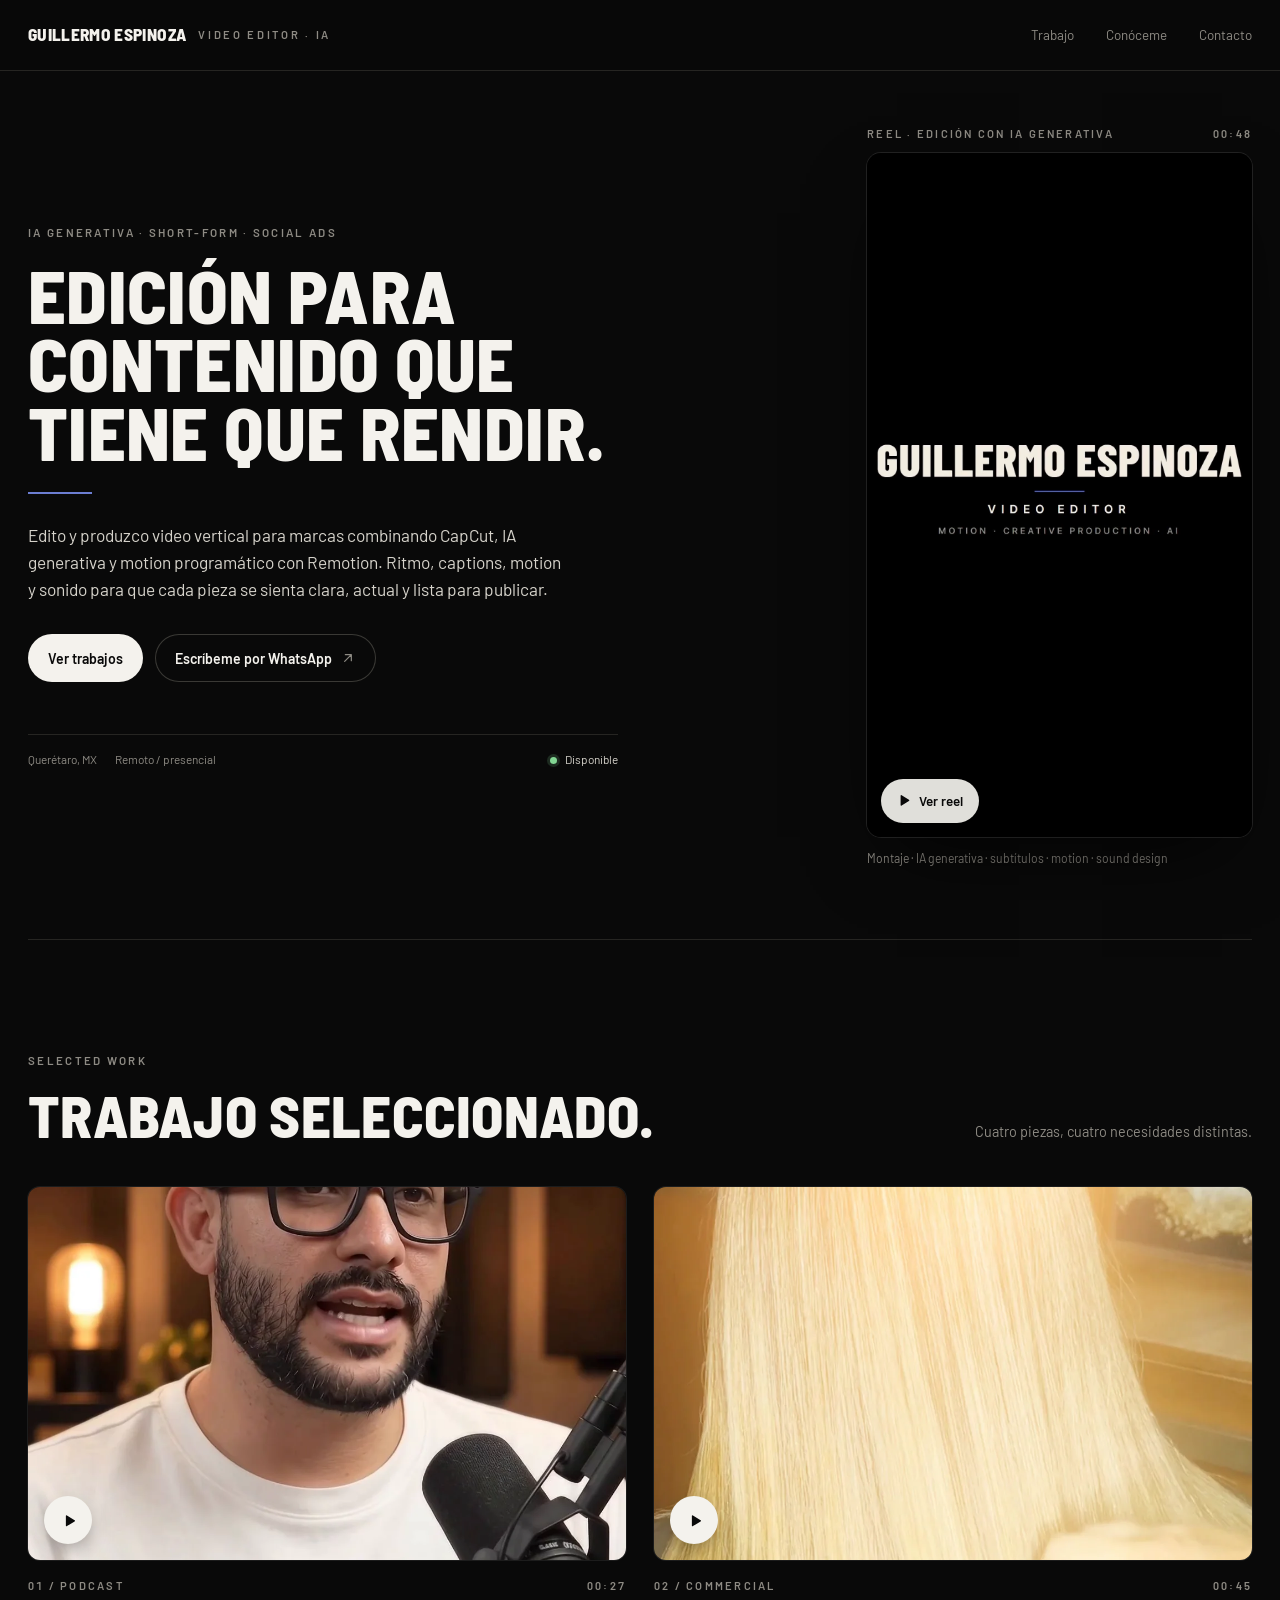
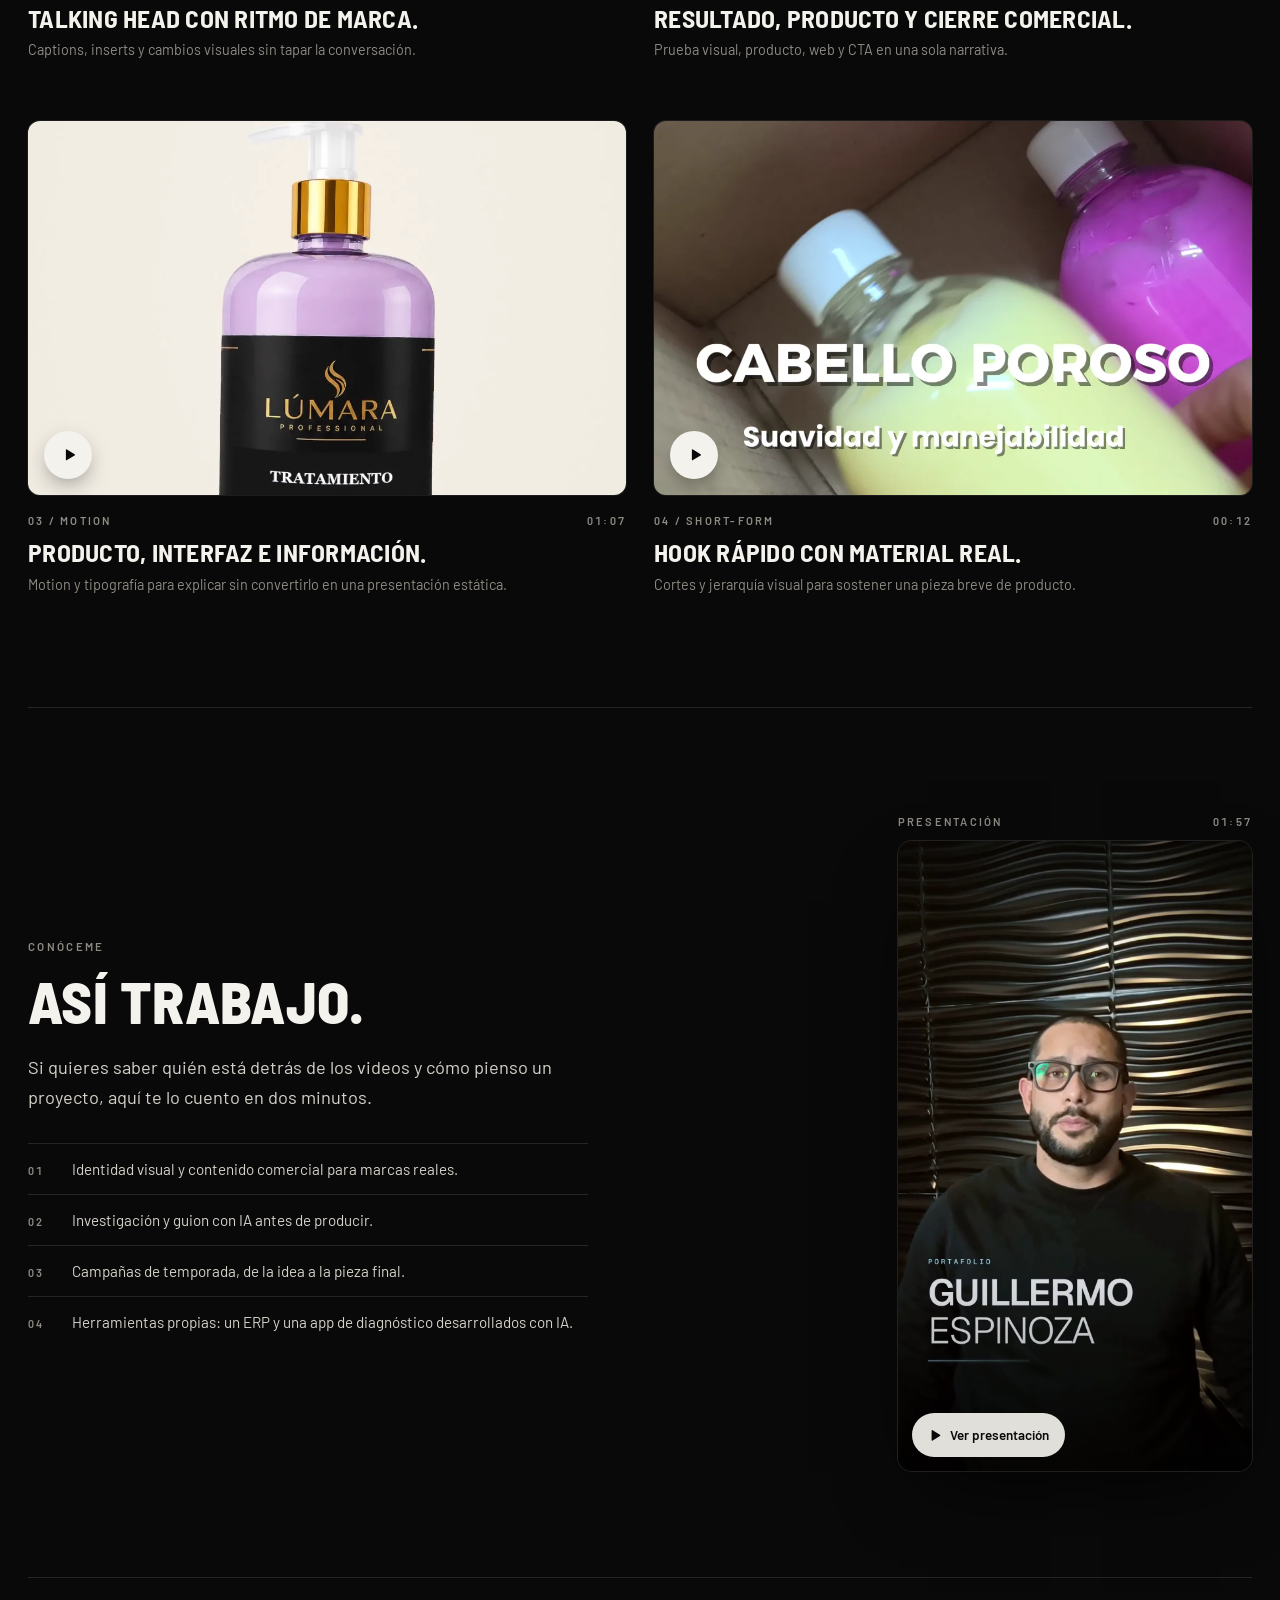
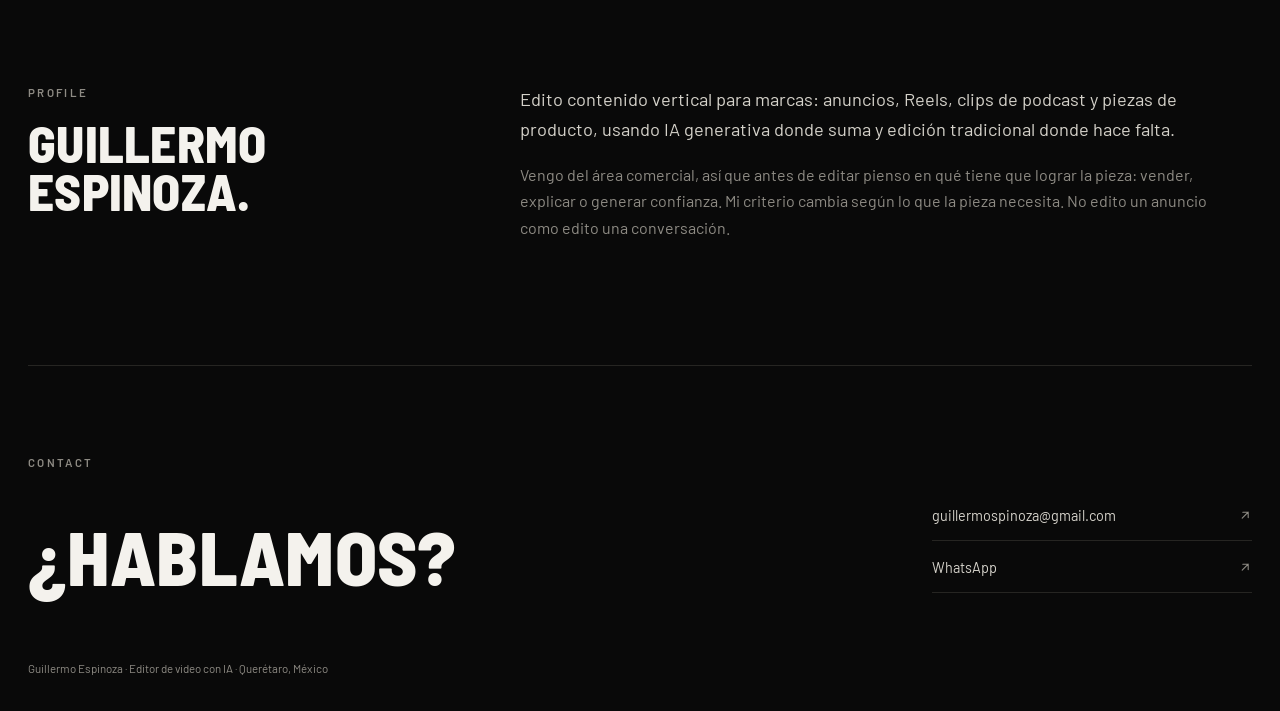
==== commit 30032a3b: "Add 'Conóceme' section with presentation video and AI positioning - New section with the personal pr" ====
--- a/index.html
+++ b/index.html
@@ -3,14 +3,14 @@
 <head>
   <meta charset="utf-8">
   <meta name="viewport" content="width=device-width, initial-scale=1, viewport-fit=cover">
-  <meta name="description" content="Guillermo Espinoza — Video Editor. Short-form, branded content, social ads y talking head.">
+  <meta name="description" content="Guillermo Espinoza — Editor de video con IA generativa. Short-form, branded content, social ads y talking head.">
   <meta name="theme-color" content="#090909">
-  <title>Guillermo Espinoza — Video Editor</title>
+  <title>Guillermo Espinoza — Editor de video con IA</title>
 
   <meta property="og:type" content="website">
   <meta property="og:locale" content="es_MX">
-  <meta property="og:title" content="Guillermo Espinoza — Video Editor">
-  <meta property="og:description" content="Edición para contenido que tiene que rendir: short-form, branded content, social ads y talking head.">
+  <meta property="og:title" content="Guillermo Espinoza — Editor de video con IA">
+  <meta property="og:description" content="Edición de video con IA generativa para contenido que tiene que rendir: short-form, branded content, social ads y talking head.">
   <meta property="og:url" content="https://guillermospinoza-source.github.io/video-editor-portfolio/">
   <meta property="og:image" content="https://guillermospinoza-source.github.io/video-editor-portfolio/assets/posters/og-cover.jpg">
   <meta property="og:image:width" content="1200">
@@ -22,7 +22,7 @@
   <link rel="preconnect" href="https://fonts.gstatic.com" crossorigin>
   <link rel="stylesheet" href="https://fonts.googleapis.com/css2?family=Barlow:wght@400;500;600&family=Barlow+Semi+Condensed:wght@700;800&display=swap">
   <link rel="preload" as="image" href="assets/posters/showreel.webp" fetchpriority="high">
-  <link rel="stylesheet" href="assets/styles.css?v=8">
+  <link rel="stylesheet" href="assets/styles.css?v=9">
 </head>
 <body>
   <svg width="0" height="0" style="position:absolute" aria-hidden="true">
@@ -37,11 +37,11 @@
   <header class="topbar">
     <a class="brand" href="#top" aria-label="Guillermo Espinoza, inicio">
       <strong>Guillermo Espinoza</strong>
-      <span>Video Editor</span>
+      <span>Video Editor · IA</span>
     </a>
     <nav aria-label="Navegación principal">
       <a href="#work">Trabajo</a>
-      <a href="#profile">Perfil</a>
+      <a href="#about">Conóceme</a>
       <a href="#contact">Contacto</a>
     </nav>
   </header>
@@ -49,9 +49,9 @@
   <main id="top">
     <section class="hero section-shell">
       <div class="hero-copy">
-        <p class="eyebrow">Short-form · Branded content · Social ads</p>
+        <p class="eyebrow">IA generativa · Short-form · Social ads</p>
         <h1>Edición para contenido que tiene que rendir.</h1>
-        <p class="lede">Trabajo ritmo, captions, motion y sonido para que una pieza se sienta clara, actual y lista para publicar.</p>
+        <p class="lede">Edito y produzco video vertical para marcas combinando CapCut, IA generativa y motion programático con Remotion. Ritmo, captions, motion y sonido para que cada pieza se sienta clara, actual y lista para publicar.</p>
         <div class="hero-actions">
           <a class="button primary" href="#work">Ver trabajos</a>
           <a class="button secondary" href="https://wa.me/524424536626" target="_blank" rel="noopener">Escríbeme por WhatsApp <svg class="icon" aria-hidden="true"><use href="#i-arrow"/></svg></a>
@@ -65,7 +65,7 @@
 
       <figure class="reel">
         <figcaption class="reel-meta">
-          <span>Video Editor Reel</span>
+          <span>Reel · Edición con IA generativa</span>
           <span class="duration" data-duration-for="reelVideo">00:48</span>
         </figcaption>
         <div class="reel-frame" data-state="idle">
@@ -75,7 +75,7 @@
             <span>Ver reel</span>
           </button>
         </div>
-        <p class="reel-note">Montaje · subtítulos · motion · composición · sound design</p>
+        <p class="reel-note">Montaje · IA generativa · subtítulos · motion · sound design</p>
       </figure>
     </section>
 
@@ -137,14 +137,42 @@
       </div>
     </section>
 
+    <section class="about section-shell" id="about">
+      <div class="about-copy">
+        <p class="eyebrow">Conóceme</p>
+        <h2>Así trabajo.</h2>
+        <p class="about-lede">Si quieres saber quién está detrás de los videos y cómo pienso un proyecto, aquí te lo cuento en dos minutos.</p>
+        <ul class="about-list">
+          <li><span>01</span>Identidad visual y contenido comercial para marcas reales.</li>
+          <li><span>02</span>Investigación y guion con IA antes de producir.</li>
+          <li><span>03</span>Campañas de temporada, de la idea a la pieza final.</li>
+          <li><span>04</span>Herramientas propias: un ERP y una app de diagnóstico desarrollados con IA.</li>
+        </ul>
+      </div>
+
+      <figure class="reel about-video">
+        <figcaption class="reel-meta">
+          <span>Presentación</span>
+          <span class="duration" data-duration-for="aboutVideo">01:57</span>
+        </figcaption>
+        <div class="reel-frame" data-state="idle">
+          <video id="aboutVideo" src="assets/videos/presentacion.mp4" poster="assets/posters/presentacion.webp" playsinline preload="none" aria-label="Presentación de Guillermo Espinoza: cómo trabajo"></video>
+          <button class="reel-cta" type="button">
+            <svg class="icon" aria-hidden="true"><use href="#i-play"/></svg>
+            <span>Ver presentación</span>
+          </button>
+        </div>
+      </figure>
+    </section>
+
     <section class="profile section-shell" id="profile">
       <div class="profile-title">
         <p class="eyebrow">Profile</p>
         <h2>Guillermo Espinoza.</h2>
       </div>
       <div class="profile-copy">
-        <p>Edito contenido vertical para marcas: anuncios, Reels, clips de podcast y piezas de producto.</p>
-        <p>Mi criterio cambia según lo que la pieza necesita. No edito un anuncio como edito una conversación.</p>
+        <p>Edito contenido vertical para marcas: anuncios, Reels, clips de podcast y piezas de producto, usando IA generativa donde suma y edición tradicional donde hace falta.</p>
+        <p>Vengo del área comercial, así que antes de editar pienso en qué tiene que lograr la pieza: vender, explicar o generar confianza. Mi criterio cambia según lo que la pieza necesita. No edito un anuncio como edito una conversación.</p>
       </div>
     </section>
   </main>
@@ -158,7 +186,7 @@
         <a href="https://wa.me/524424536626" target="_blank" rel="noopener">WhatsApp <svg class="icon" aria-hidden="true"><use href="#i-arrow"/></svg></a>
       </div>
     </div>
-    <p class="footer-note">Guillermo Espinoza · Video Editor · Querétaro, México</p>
+    <p class="footer-note">Guillermo Espinoza · Editor de video con IA · Querétaro, México</p>
   </footer>
 
   <dialog class="video-modal" id="videoModal" aria-labelledby="modalTitle">
@@ -173,6 +201,6 @@
     </div>
   </dialog>
 
-  <script src="assets/app.js?v=8"></script>
+  <script src="assets/app.js?v=9"></script>
 </body>
 </html>
--- a/assets/styles.css
+++ b/assets/styles.css
@@ -254,6 +254,35 @@
 .card-copy h3{margin:10px 0 8px;font-family:var(--font-display);font-size:1.6rem;line-height:1.02;letter-spacing:.01em;text-transform:uppercase;font-weight:700}
 .card-copy p{margin:0;max-width:520px;color:var(--muted);font-size:.9rem}
 
+/* ---------- Conóceme ---------- */
+.about{
+  padding:106px 0;
+  border-top:var(--hairline) solid var(--line);
+  display:grid;
+  grid-template-columns:minmax(0,1fr) auto;
+  gap:80px;
+  align-items:center;
+}
+.about-copy{max-width:560px}
+.about-copy .eyebrow{margin-bottom:18px}
+.about h2{
+  margin:0;
+  font-family:var(--font-display);
+  font-size:clamp(2.6rem,4.6vw,5rem);
+  line-height:.94;letter-spacing:.005em;
+  text-transform:uppercase;font-weight:var(--weight-display);
+}
+.about-lede{margin:24px 0 0;color:var(--soft);font-size:1.14rem;line-height:1.65}
+.about-list{list-style:none;margin:32px 0 0;padding:0;display:grid}
+.about-list li{
+  display:grid;grid-template-columns:44px 1fr;align-items:baseline;
+  padding:14px 0;
+  box-shadow:0 calc(-1 * var(--hairline)) 0 var(--line);
+  color:var(--soft);font-size:.95rem;
+}
+.about-list span{color:var(--muted);font:var(--weight-semibold) .7rem/1 var(--font-label);letter-spacing:.2em;font-variant-numeric:tabular-nums}
+.about-video{--reel-h:min(70svh,680px)}
+
 /* ---------- Perfil ---------- */
 .profile{
   padding:106px 0;
@@ -348,6 +377,8 @@
   .work-intro{grid-template-columns:1fr}
   .work-intro .eyebrow{grid-column:auto}
   .profile{grid-template-columns:1fr;gap:36px}
+  .about{grid-template-columns:1fr;gap:48px}
+  .about-video{--reel-h:min(80svh,760px);justify-self:start}
   .footer-grid{grid-template-columns:1fr}
   .contact-links{max-width:480px}
 }
@@ -356,13 +387,16 @@
   .section-shell{width:min(var(--max),calc(100% - 32px - env(safe-area-inset-left) - env(safe-area-inset-right)))}
   .topbar{padding-left:max(16px,env(safe-area-inset-left));padding-right:max(16px,env(safe-area-inset-right))}
   .brand span{display:none}
-  .topbar nav{gap:0}
-  .topbar nav a:nth-child(2){display:none}
+  .topbar nav{gap:0;margin-right:-8px}
+  .topbar nav a{padding:0 8px}
+  .brand strong{white-space:nowrap;font-size:1rem}
+  .topbar nav a:nth-child(1){display:none}
   .hero{padding-top:44px;padding-bottom:64px}
   .hero h1{font-size:clamp(3rem,14.5vw,4.7rem)}
   .hero-foot .available{margin-left:0;width:100%}
   .reel{width:100%;justify-self:stretch}
-  .work,.profile{padding:72px 0}
+  .work,.profile,.about{padding:72px 0}
+  .about-video{width:100%;justify-self:stretch}
   .work-grid{grid-template-columns:1fr;gap:48px}
   .work-intro{margin-bottom:30px}
   .poster-button img{aspect-ratio:16/11}
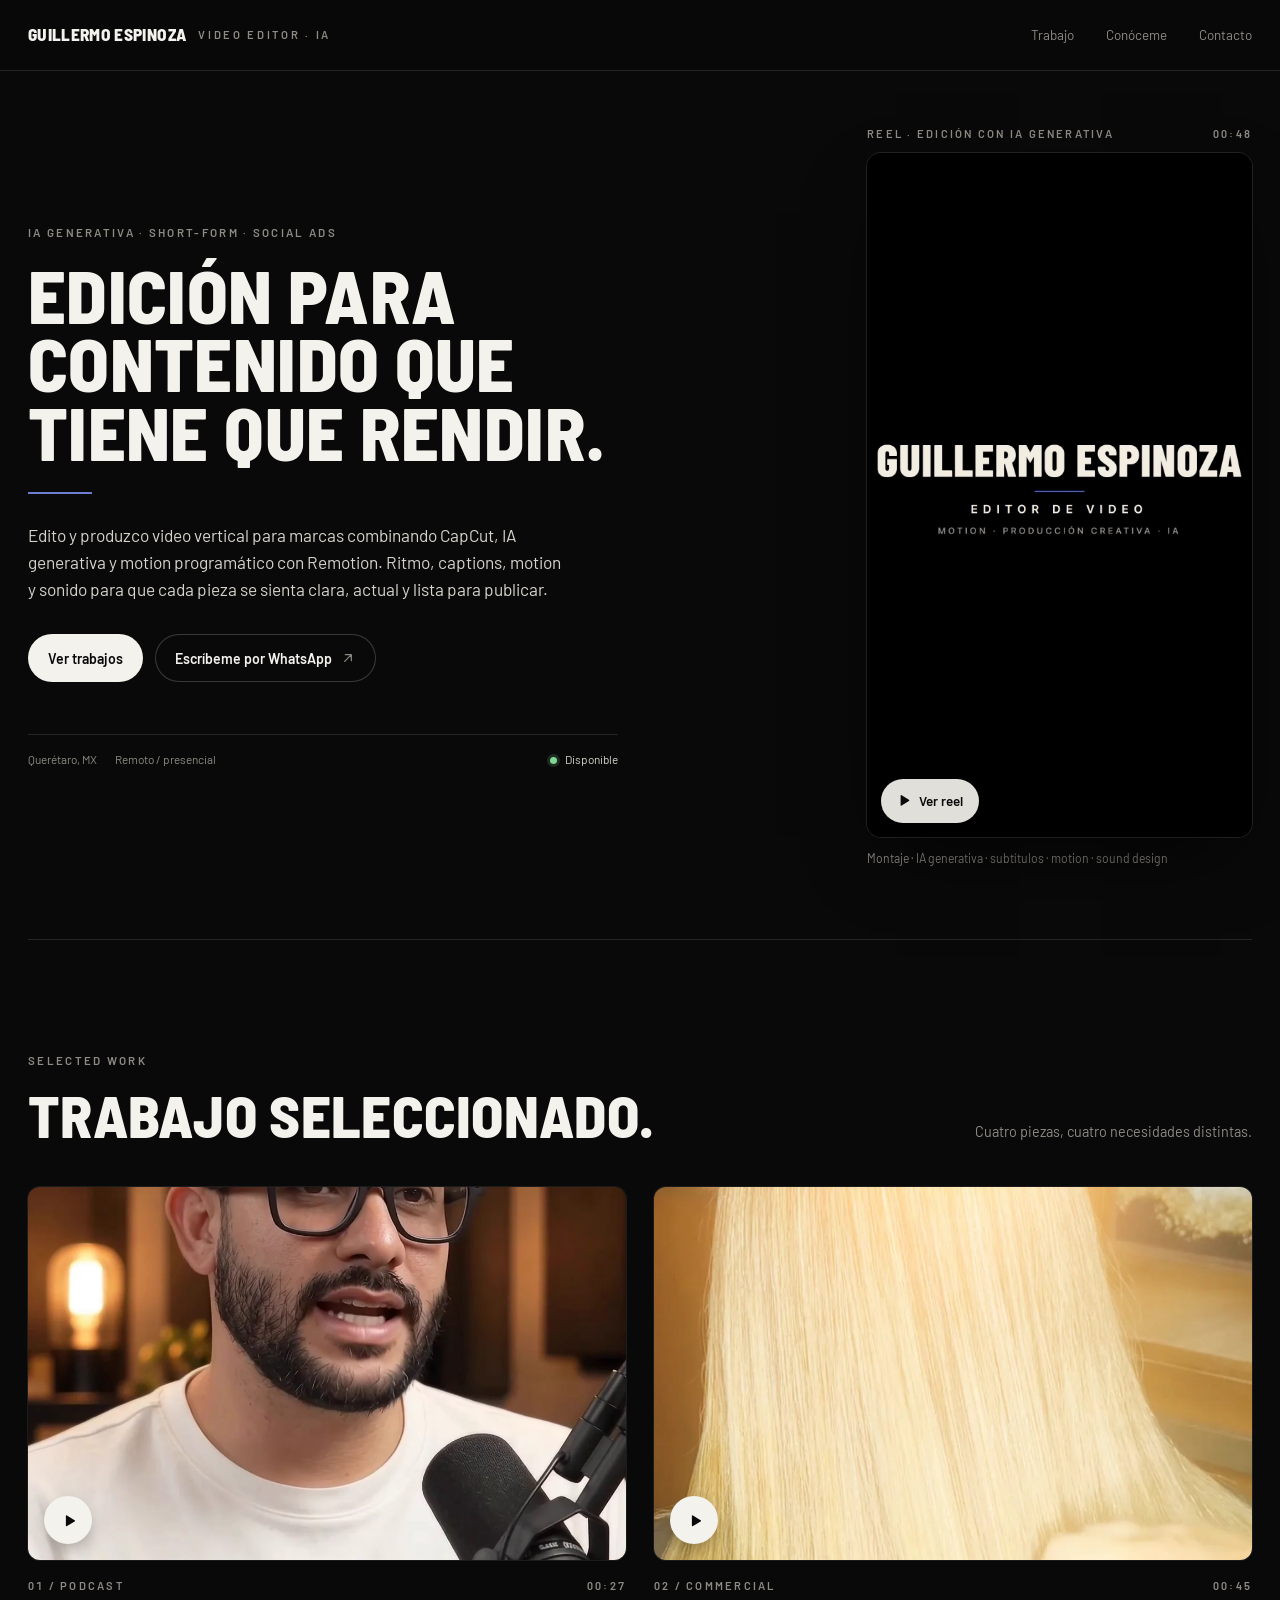
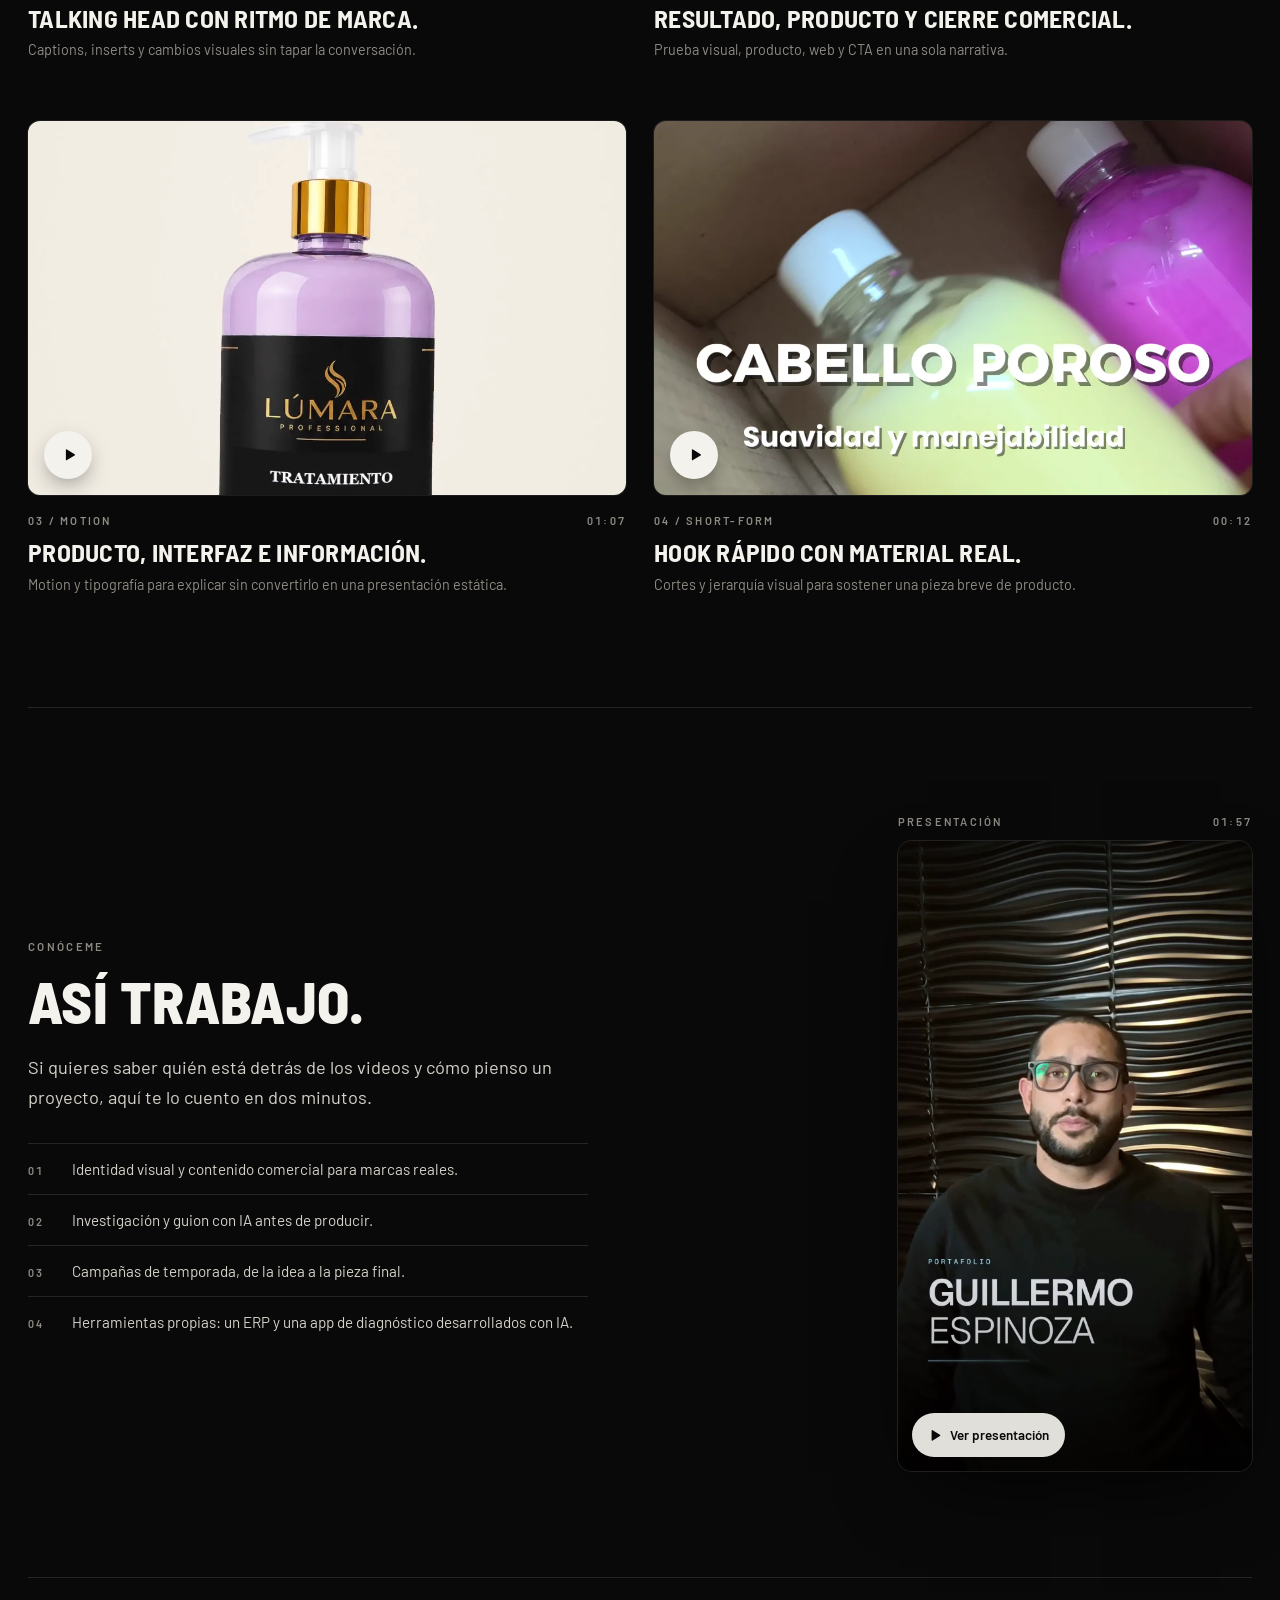
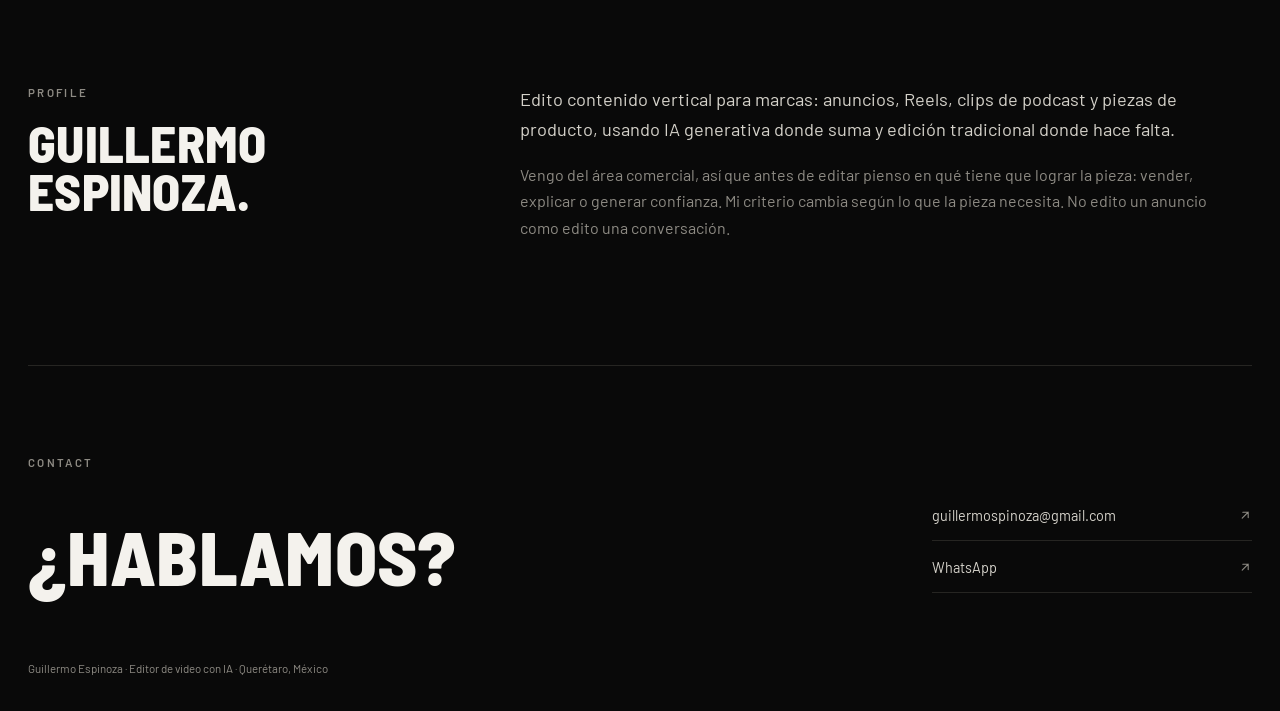
==== commit 29a5eed5: "Replace showreel with Spanish-subtitled version and end-card poster Co-Authored-By: Claude Opus 5.5 " ====
--- a/index.html
+++ b/index.html
@@ -21,8 +21,8 @@
   <link rel="preconnect" href="https://fonts.googleapis.com">
   <link rel="preconnect" href="https://fonts.gstatic.com" crossorigin>
   <link rel="stylesheet" href="https://fonts.googleapis.com/css2?family=Barlow:wght@400;500;600&family=Barlow+Semi+Condensed:wght@700;800&display=swap">
-  <link rel="preload" as="image" href="assets/posters/showreel.webp" fetchpriority="high">
-  <link rel="stylesheet" href="assets/styles.css?v=9">
+  <link rel="preload" as="image" href="assets/posters/showreel.webp?v=2" fetchpriority="high">
+  <link rel="stylesheet" href="assets/styles.css?v=10">
 </head>
 <body>
   <svg width="0" height="0" style="position:absolute" aria-hidden="true">
@@ -69,7 +69,7 @@
           <span class="duration" data-duration-for="reelVideo">00:48</span>
         </figcaption>
         <div class="reel-frame" data-state="idle">
-          <video id="reelVideo" src="assets/videos/showreel.mp4" poster="assets/posters/showreel.webp" playsinline preload="metadata" aria-label="Video Editor Reel de Guillermo Espinoza"></video>
+          <video id="reelVideo" src="assets/videos/showreel.mp4?v=2" poster="assets/posters/showreel.webp?v=2" playsinline preload="metadata" aria-label="Reel de Guillermo Espinoza: edición con IA generativa"></video>
           <button class="reel-cta" type="button">
             <svg class="icon" aria-hidden="true"><use href="#i-play"/></svg>
             <span>Ver reel</span>
@@ -201,6 +201,6 @@
     </div>
   </dialog>
 
-  <script src="assets/app.js?v=9"></script>
+  <script src="assets/app.js?v=10"></script>
 </body>
 </html>
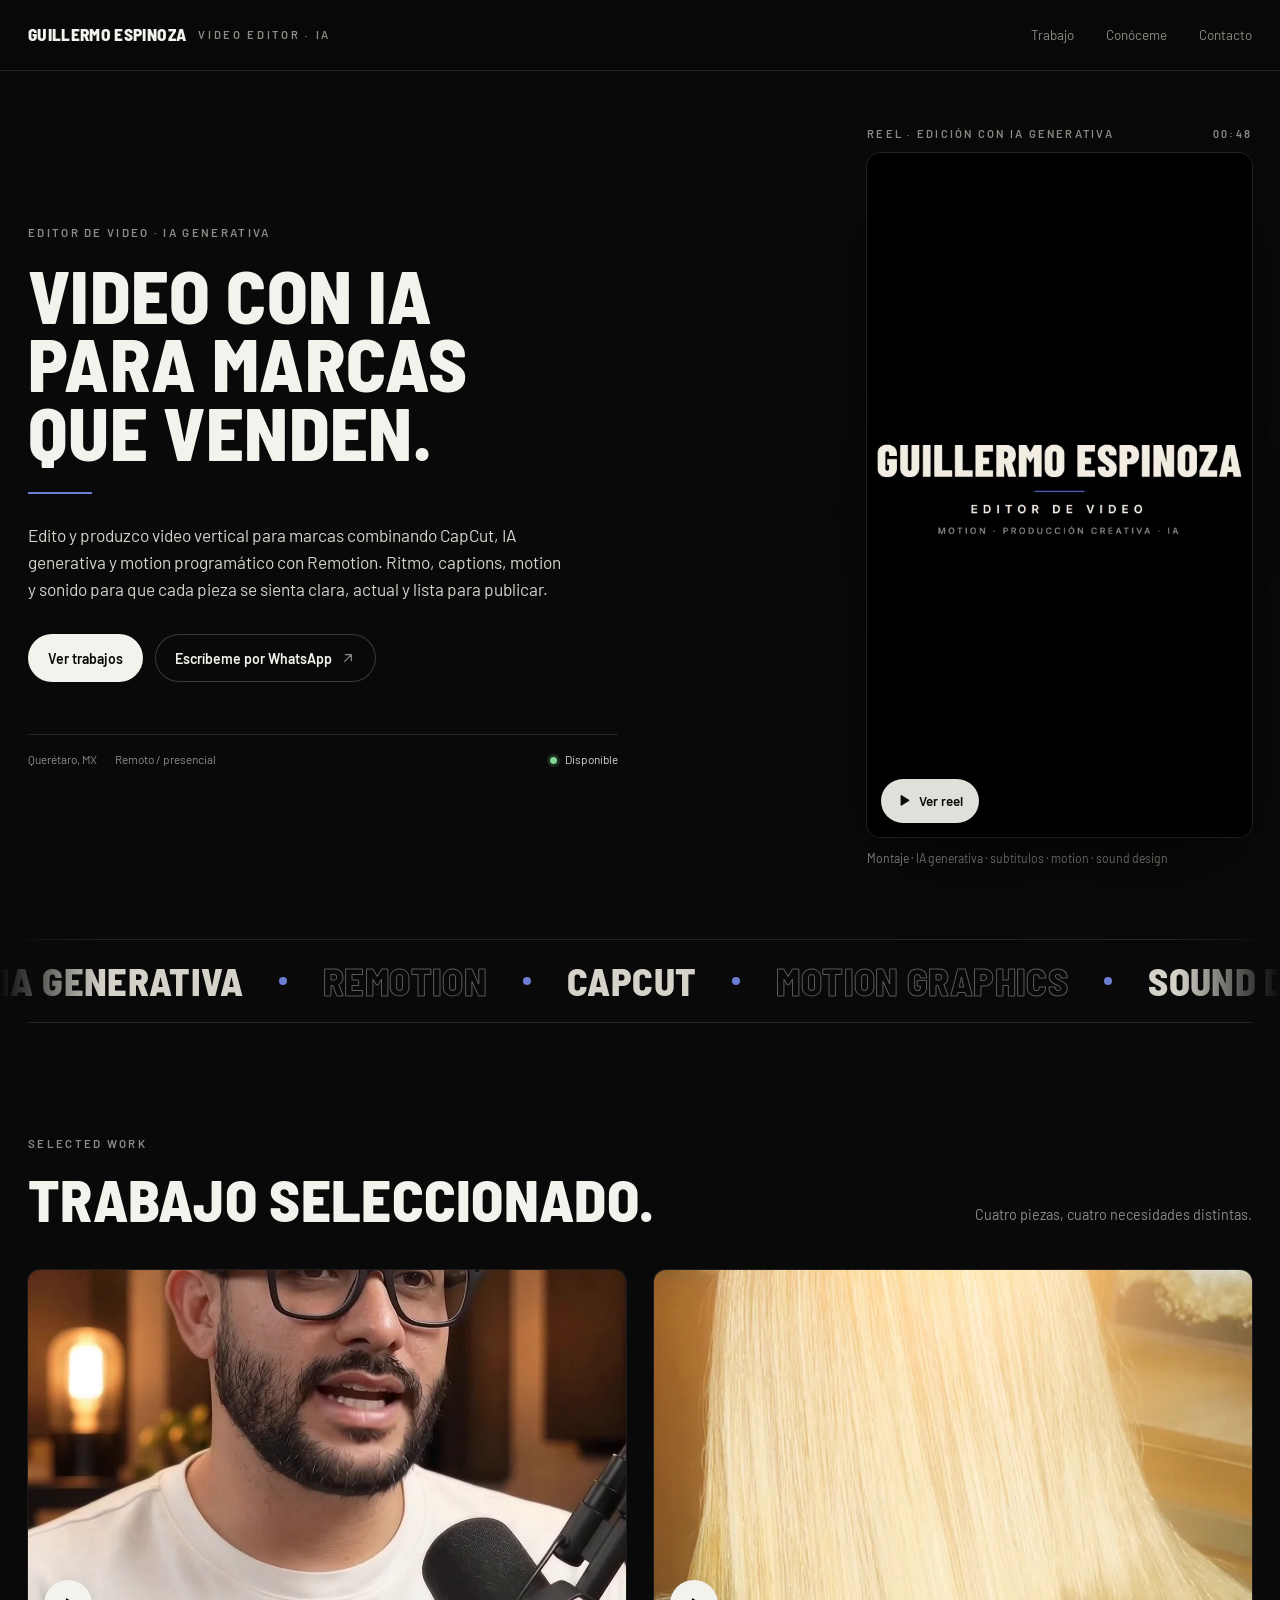
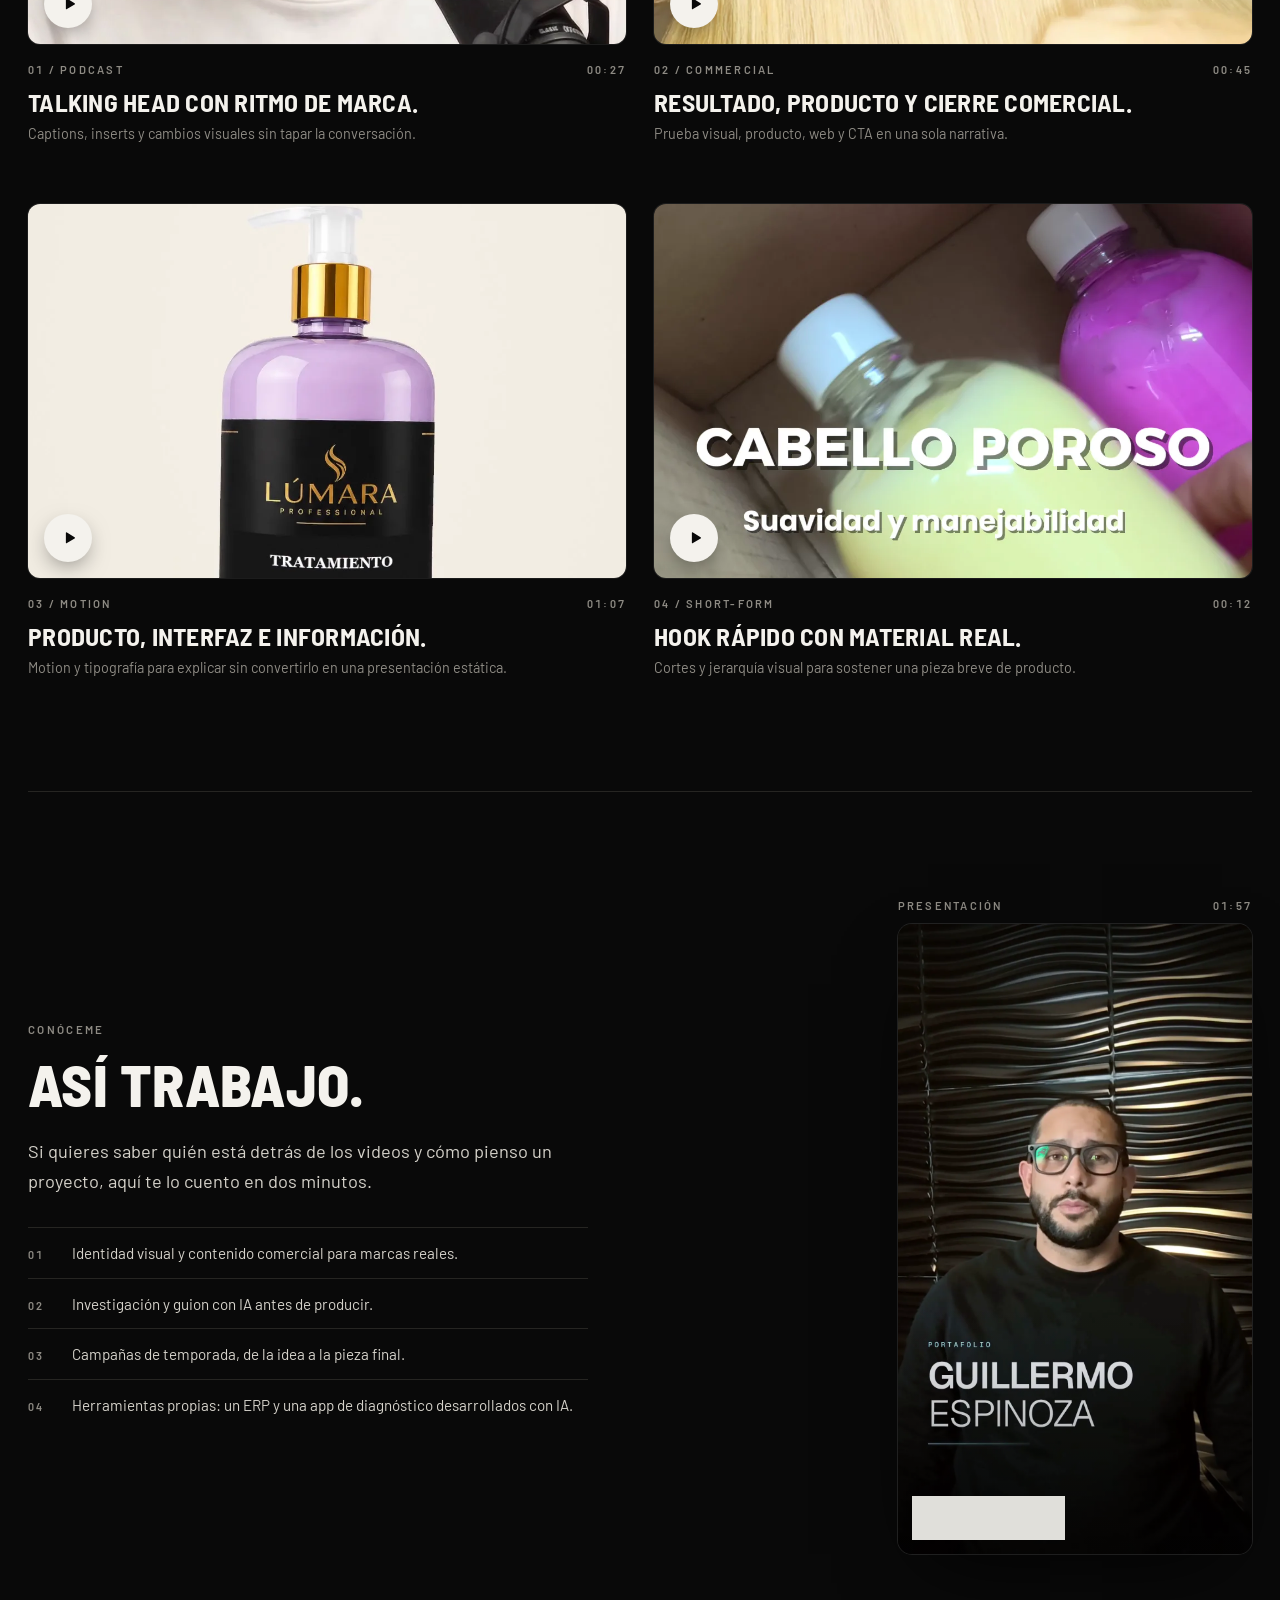
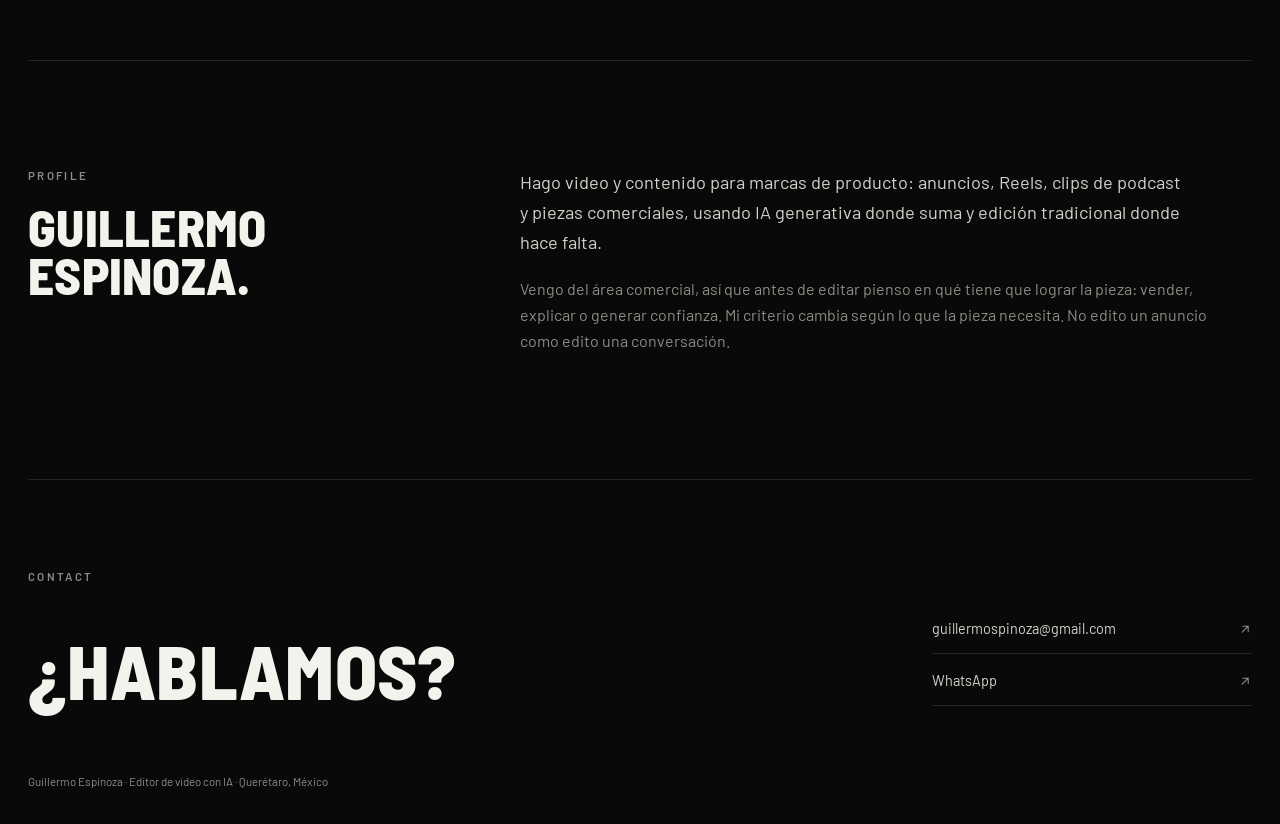
==== commit f73d3644: "Add motion: hero line reveal, skills marquee, scroll reveals, reel glow New headline 'Video con IA p" ====
--- a/index.html
+++ b/index.html
@@ -3,14 +3,14 @@
 <head>
   <meta charset="utf-8">
   <meta name="viewport" content="width=device-width, initial-scale=1, viewport-fit=cover">
-  <meta name="description" content="Guillermo Espinoza — Editor de video con IA generativa. Short-form, branded content, social ads y talking head.">
+  <meta name="description" content="Guillermo Espinoza — Video con IA para marcas que venden. Short-form, branded content, social ads y talking head.">
   <meta name="theme-color" content="#090909">
   <title>Guillermo Espinoza — Editor de video con IA</title>
 
   <meta property="og:type" content="website">
   <meta property="og:locale" content="es_MX">
   <meta property="og:title" content="Guillermo Espinoza — Editor de video con IA">
-  <meta property="og:description" content="Edición de video con IA generativa para contenido que tiene que rendir: short-form, branded content, social ads y talking head.">
+  <meta property="og:description" content="Video con IA para marcas que venden: short-form, branded content, social ads y talking head.">
   <meta property="og:url" content="https://guillermospinoza-source.github.io/video-editor-portfolio/">
   <meta property="og:image" content="https://guillermospinoza-source.github.io/video-editor-portfolio/assets/posters/og-cover.jpg">
   <meta property="og:image:width" content="1200">
@@ -22,9 +22,10 @@
   <link rel="preconnect" href="https://fonts.gstatic.com" crossorigin>
   <link rel="stylesheet" href="https://fonts.googleapis.com/css2?family=Barlow:wght@400;500;600&family=Barlow+Semi+Condensed:wght@700;800&display=swap">
   <link rel="preload" as="image" href="assets/posters/showreel.webp?v=2" fetchpriority="high">
-  <link rel="stylesheet" href="assets/styles.css?v=10">
+  <link rel="stylesheet" href="assets/styles.css?v=11">
+  <noscript><style>.is-loading *,[data-reveal]{opacity:1!important;transform:none!important}</style></noscript>
 </head>
-<body>
+<body class="is-loading">
   <svg width="0" height="0" style="position:absolute" aria-hidden="true">
     <symbol id="i-play" viewBox="0 0 24 24"><path d="M8 5.6v12.8a1 1 0 0 0 1.5.86l10.4-6.4a1 1 0 0 0 0-1.72L9.5 4.74A1 1 0 0 0 8 5.6Z" fill="currentColor"/></symbol>
     <symbol id="i-close" viewBox="0 0 24 24"><path d="M6 6l12 12M18 6 6 18" stroke="currentColor" stroke-width="1.8" stroke-linecap="round" fill="none"/></symbol>
@@ -49,21 +50,21 @@
   <main id="top">
     <section class="hero section-shell">
       <div class="hero-copy">
-        <p class="eyebrow">IA generativa · Short-form · Social ads</p>
-        <h1>Edición para contenido que tiene que rendir.</h1>
-        <p class="lede">Edito y produzco video vertical para marcas combinando CapCut, IA generativa y motion programático con Remotion. Ritmo, captions, motion y sonido para que cada pieza se sienta clara, actual y lista para publicar.</p>
-        <div class="hero-actions">
+        <p class="eyebrow" data-intro>Editor de video · IA generativa</p>
+        <h1 aria-label="Video con IA para marcas que venden."><span class="line" aria-hidden="true"><span>Video con IA</span></span><span class="line" aria-hidden="true"><span>para marcas</span></span><span class="line" aria-hidden="true"><span>que venden.</span></span></h1>
+        <p class="lede" data-intro>Edito y produzco video vertical para marcas combinando CapCut, IA generativa y motion programático con Remotion. Ritmo, captions, motion y sonido para que cada pieza se sienta clara, actual y lista para publicar.</p>
+        <div class="hero-actions" data-intro>
           <a class="button primary" href="#work">Ver trabajos</a>
           <a class="button secondary" href="https://wa.me/524424536626" target="_blank" rel="noopener">Escríbeme por WhatsApp <svg class="icon" aria-hidden="true"><use href="#i-arrow"/></svg></a>
         </div>
-        <div class="hero-foot">
+        <div class="hero-foot" data-intro>
           <span>Querétaro, MX</span>
           <span>Remoto / presencial</span>
           <span class="available">Disponible</span>
         </div>
       </div>
 
-      <figure class="reel">
+      <figure class="reel hero-reel">
         <figcaption class="reel-meta">
           <span>Reel · Edición con IA generativa</span>
           <span class="duration" data-duration-for="reelVideo">00:48</span>
@@ -79,15 +80,22 @@
       </figure>
     </section>
 
+    <div class="marquee" aria-hidden="true">
+      <div class="marquee-track">
+        <span>IA generativa</span><span>Remotion</span><span>CapCut</span><span>Motion graphics</span><span>Sound design</span><span>Social ads</span><span>Branded content</span><span>Short-form</span>
+        <span>IA generativa</span><span>Remotion</span><span>CapCut</span><span>Motion graphics</span><span>Sound design</span><span>Social ads</span><span>Branded content</span><span>Short-form</span>
+      </div>
+    </div>
+
     <section class="work section-shell" id="work">
-      <div class="work-intro">
+      <div class="work-intro" data-reveal>
         <p class="eyebrow">Selected work</p>
         <h2>Trabajo seleccionado.</h2>
         <p>Cuatro piezas, cuatro necesidades distintas.</p>
       </div>
 
       <div class="work-grid">
-        <article class="work-card" data-video="assets/videos/podcast.mp4" data-poster="assets/posters/podcast.webp" data-title="Podcast / Talking Head" data-subtitle="00:27 · Captions · Inserts · Sound design">
+        <article data-reveal class="work-card" data-video="assets/videos/podcast.mp4" data-poster="assets/posters/podcast.webp" data-title="Podcast / Talking Head" data-subtitle="00:27 · Captions · Inserts · Sound design">
           <button class="poster-button" type="button" aria-label="Reproducir Podcast / Talking Head">
             <img src="assets/posters/podcast.webp" alt="" width="1080" height="1920" loading="lazy" decoding="async">
             <span class="play" aria-hidden="true"><svg class="icon"><use href="#i-play"/></svg></span>
@@ -99,7 +107,7 @@
           </div>
         </article>
 
-        <article class="work-card" data-video="assets/videos/rubios.mp4" data-poster="assets/posters/rubios.webp" data-title="Beauty Product Ad" data-subtitle="00:45 · Producto · Antes/después · CTA">
+        <article data-reveal class="work-card" data-video="assets/videos/rubios.mp4" data-poster="assets/posters/rubios.webp" data-title="Beauty Product Ad" data-subtitle="00:45 · Producto · Antes/después · CTA">
           <button class="poster-button" type="button" aria-label="Reproducir Beauty Product Ad">
             <img src="assets/posters/rubios.webp" alt="" width="1080" height="1920" loading="lazy" decoding="async">
             <span class="play" aria-hidden="true"><svg class="icon"><use href="#i-play"/></svg></span>
@@ -111,7 +119,7 @@
           </div>
         </article>
 
-        <article class="work-card" data-video="assets/videos/motion-explainer.mp4" data-poster="assets/posters/motion-explainer.webp" data-title="Motion / Product Explainer" data-subtitle="01:07 · Motion · UI · Tipografía">
+        <article data-reveal class="work-card" data-video="assets/videos/motion-explainer.mp4" data-poster="assets/posters/motion-explainer.webp" data-title="Motion / Product Explainer" data-subtitle="01:07 · Motion · UI · Tipografía">
           <button class="poster-button" type="button" aria-label="Reproducir Motion / Product Explainer">
             <img src="assets/posters/motion-explainer.webp" alt="" width="1080" height="1920" loading="lazy" decoding="async">
             <span class="play" aria-hidden="true"><svg class="icon"><use href="#i-play"/></svg></span>
@@ -123,7 +131,7 @@
           </div>
         </article>
 
-        <article class="work-card" data-video="assets/videos/short-form.mp4" data-poster="assets/posters/short-form.webp" data-title="Short-form / Social Ad" data-subtitle="00:12 · Hook · Cortes rápidos · Producto">
+        <article data-reveal class="work-card" data-video="assets/videos/short-form.mp4" data-poster="assets/posters/short-form.webp" data-title="Short-form / Social Ad" data-subtitle="00:12 · Hook · Cortes rápidos · Producto">
           <button class="poster-button" type="button" aria-label="Reproducir Short-form / Social Ad">
             <img src="assets/posters/short-form.webp" alt="" width="1080" height="1920" loading="lazy" decoding="async">
             <span class="play" aria-hidden="true"><svg class="icon"><use href="#i-play"/></svg></span>
@@ -138,7 +146,7 @@
     </section>
 
     <section class="about section-shell" id="about">
-      <div class="about-copy">
+      <div class="about-copy" data-reveal>
         <p class="eyebrow">Conóceme</p>
         <h2>Así trabajo.</h2>
         <p class="about-lede">Si quieres saber quién está detrás de los videos y cómo pienso un proyecto, aquí te lo cuento en dos minutos.</p>
@@ -150,7 +158,7 @@
         </ul>
       </div>
 
-      <figure class="reel about-video">
+      <figure class="reel about-video" data-reveal>
         <figcaption class="reel-meta">
           <span>Presentación</span>
           <span class="duration" data-duration-for="aboutVideo">01:57</span>
@@ -166,12 +174,12 @@
     </section>
 
     <section class="profile section-shell" id="profile">
-      <div class="profile-title">
+      <div class="profile-title" data-reveal>
         <p class="eyebrow">Profile</p>
         <h2>Guillermo Espinoza.</h2>
       </div>
-      <div class="profile-copy">
-        <p>Edito contenido vertical para marcas: anuncios, Reels, clips de podcast y piezas de producto, usando IA generativa donde suma y edición tradicional donde hace falta.</p>
+      <div class="profile-copy" data-reveal>
+        <p>Hago video y contenido para marcas de producto: anuncios, Reels, clips de podcast y piezas comerciales, usando IA generativa donde suma y edición tradicional donde hace falta.</p>
         <p>Vengo del área comercial, así que antes de editar pienso en qué tiene que lograr la pieza: vender, explicar o generar confianza. Mi criterio cambia según lo que la pieza necesita. No edito un anuncio como edito una conversación.</p>
       </div>
     </section>
@@ -179,7 +187,7 @@
 
   <footer class="footer section-shell" id="contact">
     <p class="eyebrow">Contact</p>
-    <div class="footer-grid">
+    <div class="footer-grid" data-reveal>
       <h2>¿Hablamos?</h2>
       <div class="contact-links">
         <a href="mailto:guillermospinoza@gmail.com?subject=Proyecto%20de%20edici%C3%B3n%20de%20video">guillermospinoza@gmail.com <svg class="icon" aria-hidden="true"><use href="#i-arrow"/></svg></a>
@@ -201,6 +209,6 @@
     </div>
   </dialog>
 
-  <script src="assets/app.js?v=10"></script>
+  <script src="assets/app.js?v=11"></script>
 </body>
 </html>
--- a/assets/styles.css
+++ b/assets/styles.css
@@ -417,3 +417,76 @@
   .video-modal[open],.video-modal[open]::backdrop,
   .video-modal.is-closing,.video-modal.is-closing::backdrop{animation:none}
 }
+
+/* ================= Movimiento ================= */
+/* Título: cada línea sube desde una máscara */
+.hero h1 .line{display:block;overflow:hidden;padding-bottom:.04em;margin-bottom:-.04em}
+.hero h1 .line>span{display:block;transform:translateY(0);transition:transform 1000ms var(--ease-out)}
+.hero h1 .line:nth-child(2)>span{transition-delay:90ms}
+.hero h1 .line:nth-child(3)>span{transition-delay:180ms}
+.hero h1::after{transform-origin:left;transition:transform 900ms var(--ease-out) 420ms}
+[data-intro]{transition:opacity 800ms var(--ease-out),transform 800ms var(--ease-out)}
+.eyebrow[data-intro]{transition-delay:0ms}
+.lede[data-intro]{transition-delay:360ms}
+.hero-actions[data-intro]{transition-delay:460ms}
+.hero-foot[data-intro]{transition-delay:560ms}
+.hero-reel{transition:opacity 1100ms var(--ease-out) 200ms,transform 1100ms var(--ease-out) 200ms}
+
+.is-loading .hero h1 .line>span{transform:translateY(105%)}
+.is-loading .hero h1::after{transform:scaleX(0)}
+.is-loading [data-intro]{opacity:0;transform:translateY(14px)}
+.is-loading .hero-reel{opacity:0;transform:translateY(24px) scale(.97)}
+
+/* Brillo vivo detrás del reel */
+.hero-reel{position:relative}
+.hero-reel::before{
+  content:"";position:absolute;z-index:-1;inset:8% -18% 4%;
+  background:radial-gradient(closest-side,rgba(108,126,210,.32),transparent 70%);
+  filter:blur(30px);
+  animation:glow 9s var(--ease-in-out) infinite alternate;
+}
+@keyframes glow{
+  0%{transform:translate(-6%,4%) scale(.94);opacity:.7}
+  100%{transform:translate(6%,-4%) scale(1.06);opacity:1}
+}
+
+/* Franja de habilidades */
+.marquee{
+  overflow:hidden;
+  border-top:var(--hairline) solid var(--line);
+  padding:22px 0;
+  -webkit-mask-image:linear-gradient(90deg,transparent,#000 8%,#000 92%,transparent);
+  mask-image:linear-gradient(90deg,transparent,#000 8%,#000 92%,transparent);
+}
+.marquee-track{display:flex;width:max-content;animation:marquee 38s linear infinite}
+.marquee span{
+  display:inline-flex;align-items:center;gap:36px;padding-right:36px;
+  font-family:var(--font-display);font-weight:var(--weight-display);
+  font-size:clamp(1.6rem,3vw,2.6rem);line-height:1;text-transform:uppercase;letter-spacing:.01em;
+  color:transparent;-webkit-text-stroke:1px var(--gray-7);
+  white-space:nowrap;
+}
+.marquee span:nth-child(odd){color:var(--gray-11);-webkit-text-stroke:0}
+.marquee span::after{content:"";width:8px;height:8px;border-radius:50%;background:var(--accent)}
+@keyframes marquee{to{transform:translateX(-50%)}}
+@media (hover:hover){.marquee:hover .marquee-track{animation-play-state:paused}}
+.marquee+.work{border-top:var(--hairline) solid var(--line)}
+
+/* Aparición al hacer scroll */
+[data-reveal]{
+  opacity:0;transform:translateY(28px);
+  transition:opacity 900ms var(--ease-out) var(--delay,0ms),transform 900ms var(--ease-out) var(--delay,0ms);
+}
+[data-reveal].is-in{opacity:1;transform:none}
+
+@media (prefers-reduced-motion:reduce){
+  .hero h1 .line>span,[data-intro],.hero-reel,.hero h1::after,[data-reveal]{transition:none}
+  .is-loading .hero h1 .line>span,.is-loading .hero h1::after{transform:none}
+  .is-loading [data-intro],.is-loading .hero-reel{opacity:1;transform:none}
+  [data-reveal]{opacity:1;transform:none}
+  .hero-reel::before,.marquee-track{animation:none}
+}
+@media (max-width:640px){
+  .marquee{padding:16px 0}
+  .marquee span{gap:24px;padding-right:24px}
+}
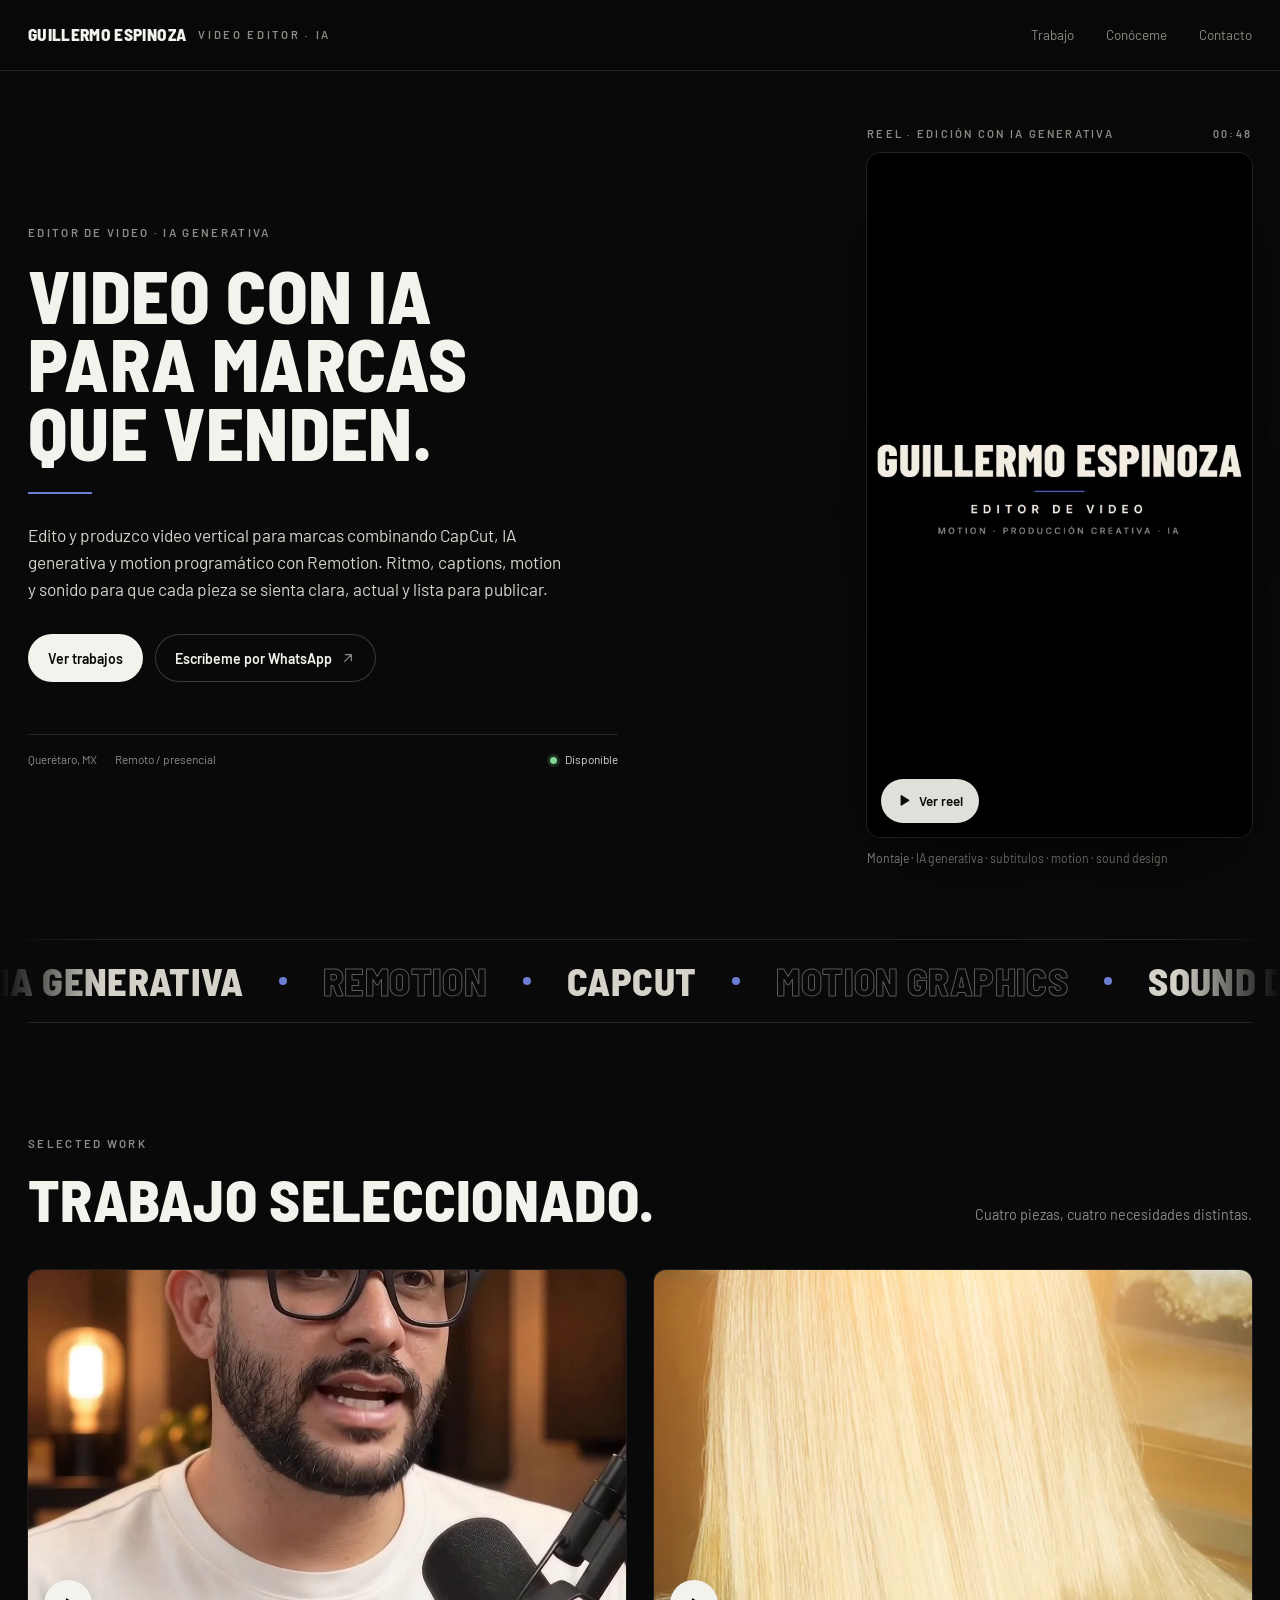
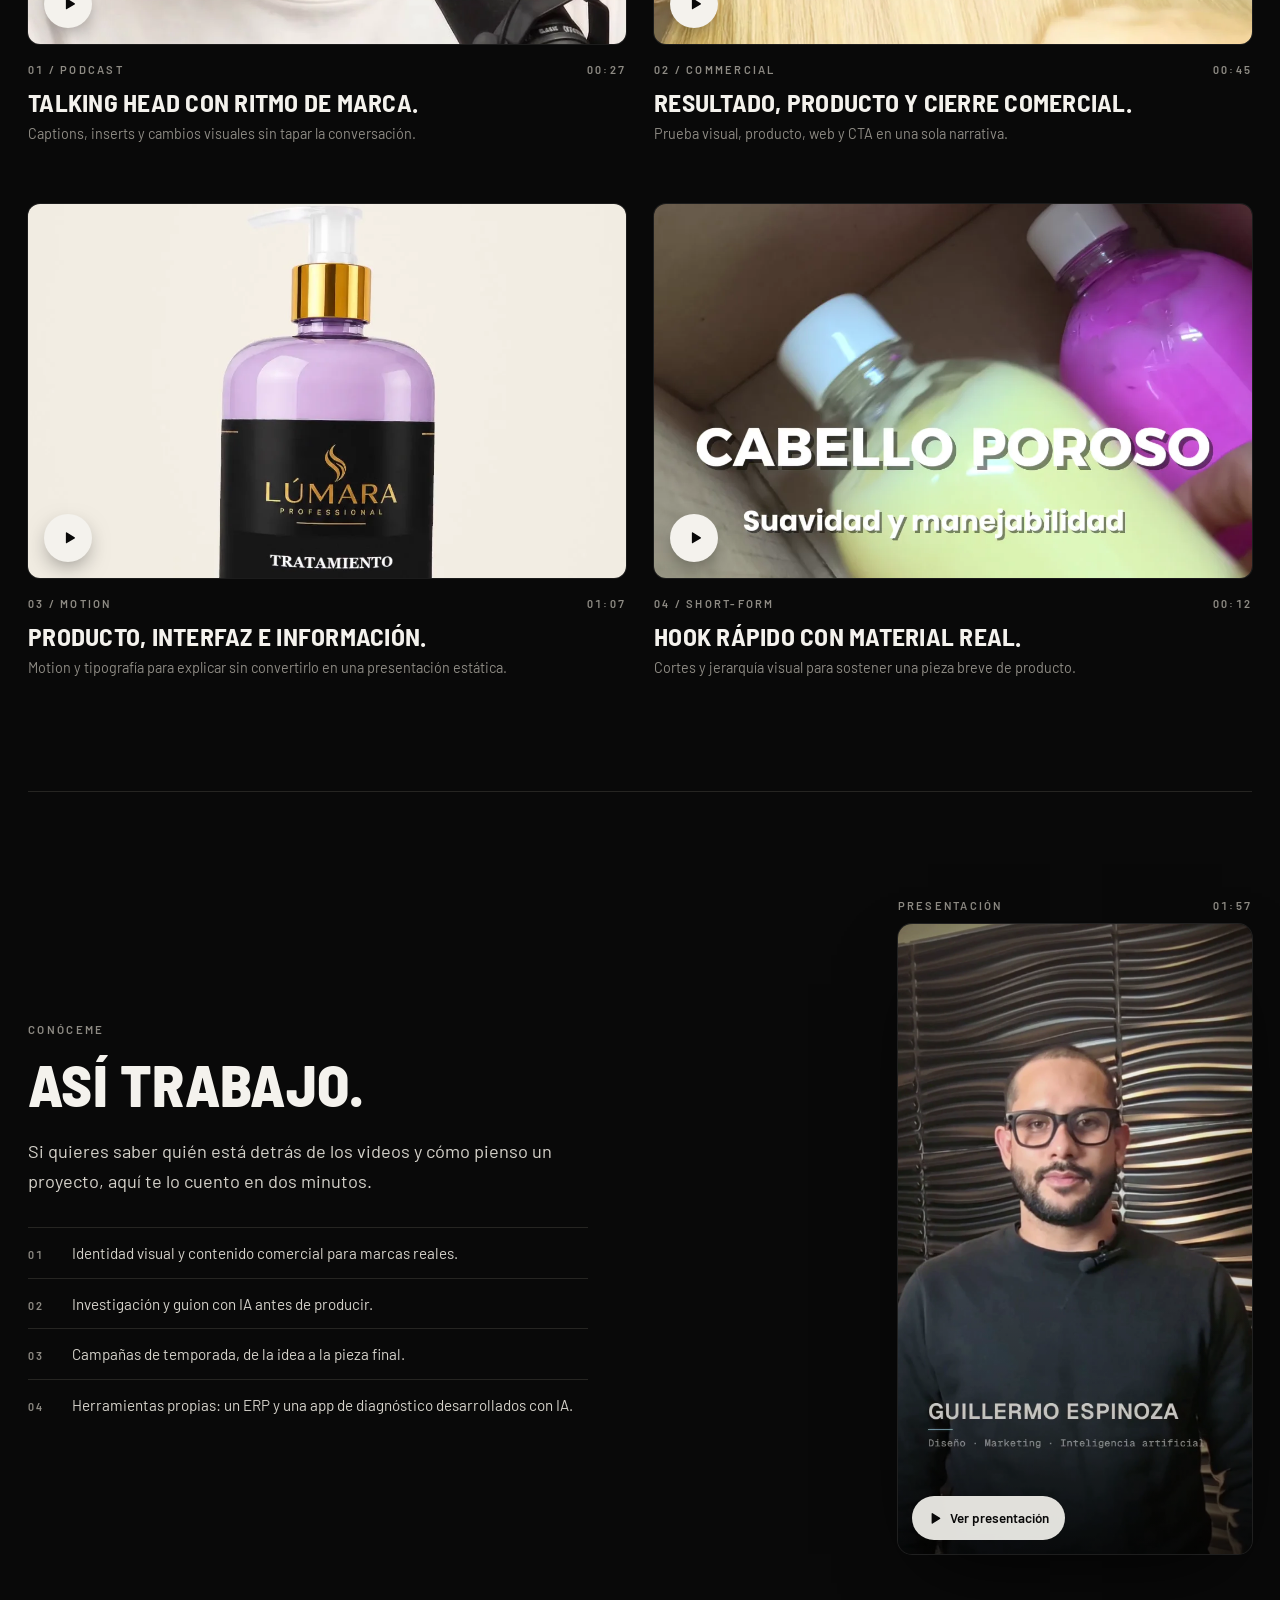
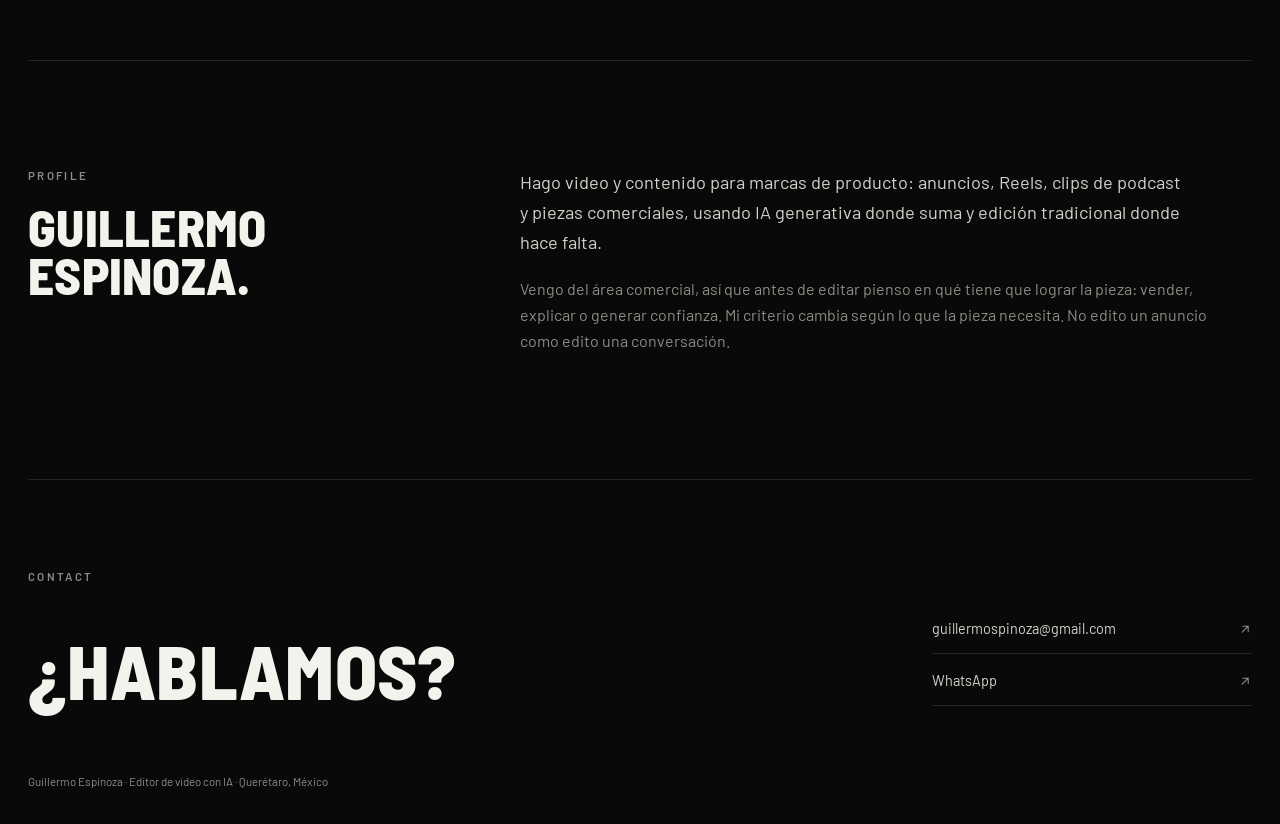
==== commit aea6f47e: "Use end-frame with name lower third as presentation cover Co-Authored-By: Claude Opus 5.5 <noreply@a" ====
--- a/index.html
+++ b/index.html
@@ -164,7 +164,7 @@
           <span class="duration" data-duration-for="aboutVideo">01:57</span>
         </figcaption>
         <div class="reel-frame" data-state="idle">
-          <video id="aboutVideo" src="assets/videos/presentacion.mp4" poster="assets/posters/presentacion.webp" playsinline preload="none" aria-label="Presentación de Guillermo Espinoza: cómo trabajo"></video>
+          <video id="aboutVideo" src="assets/videos/presentacion.mp4" poster="assets/posters/presentacion.webp?v=2" playsinline preload="none" aria-label="Presentación de Guillermo Espinoza: cómo trabajo"></video>
           <button class="reel-cta" type="button">
             <svg class="icon" aria-hidden="true"><use href="#i-play"/></svg>
             <span>Ver presentación</span>
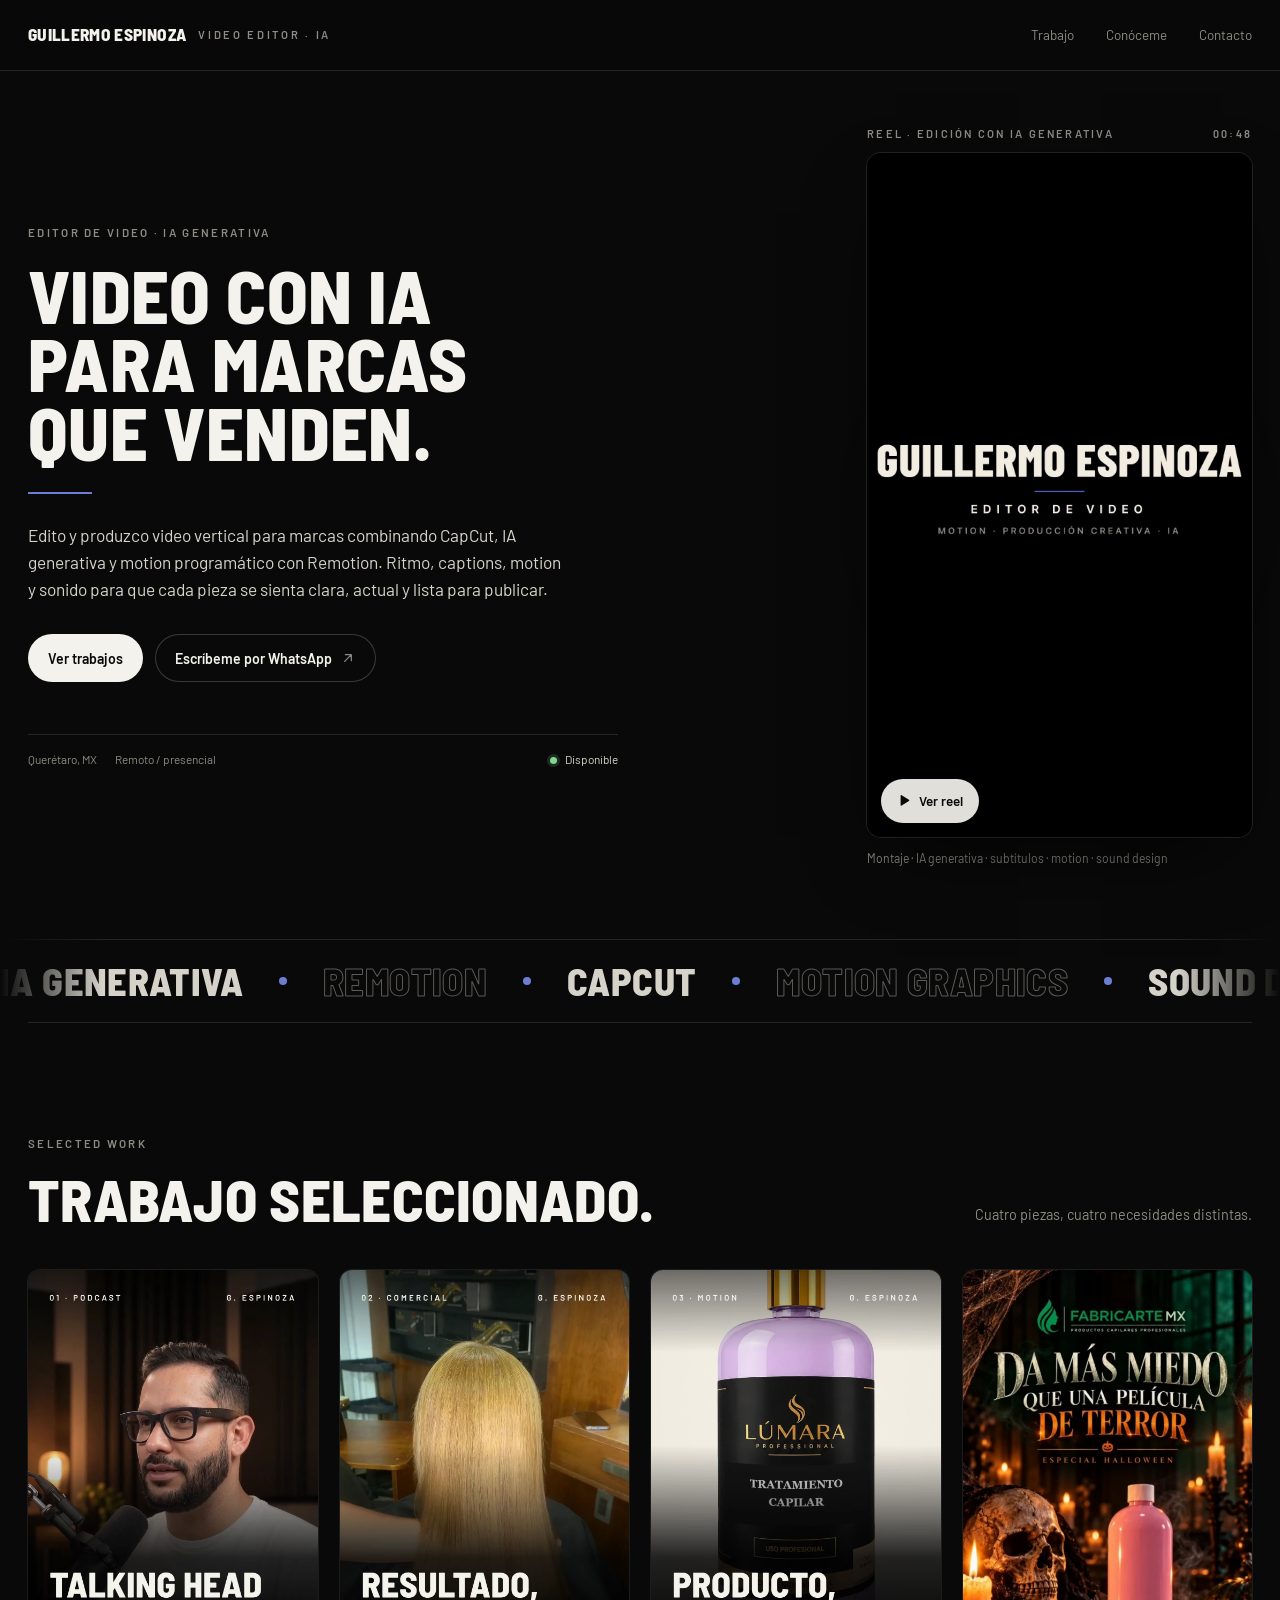
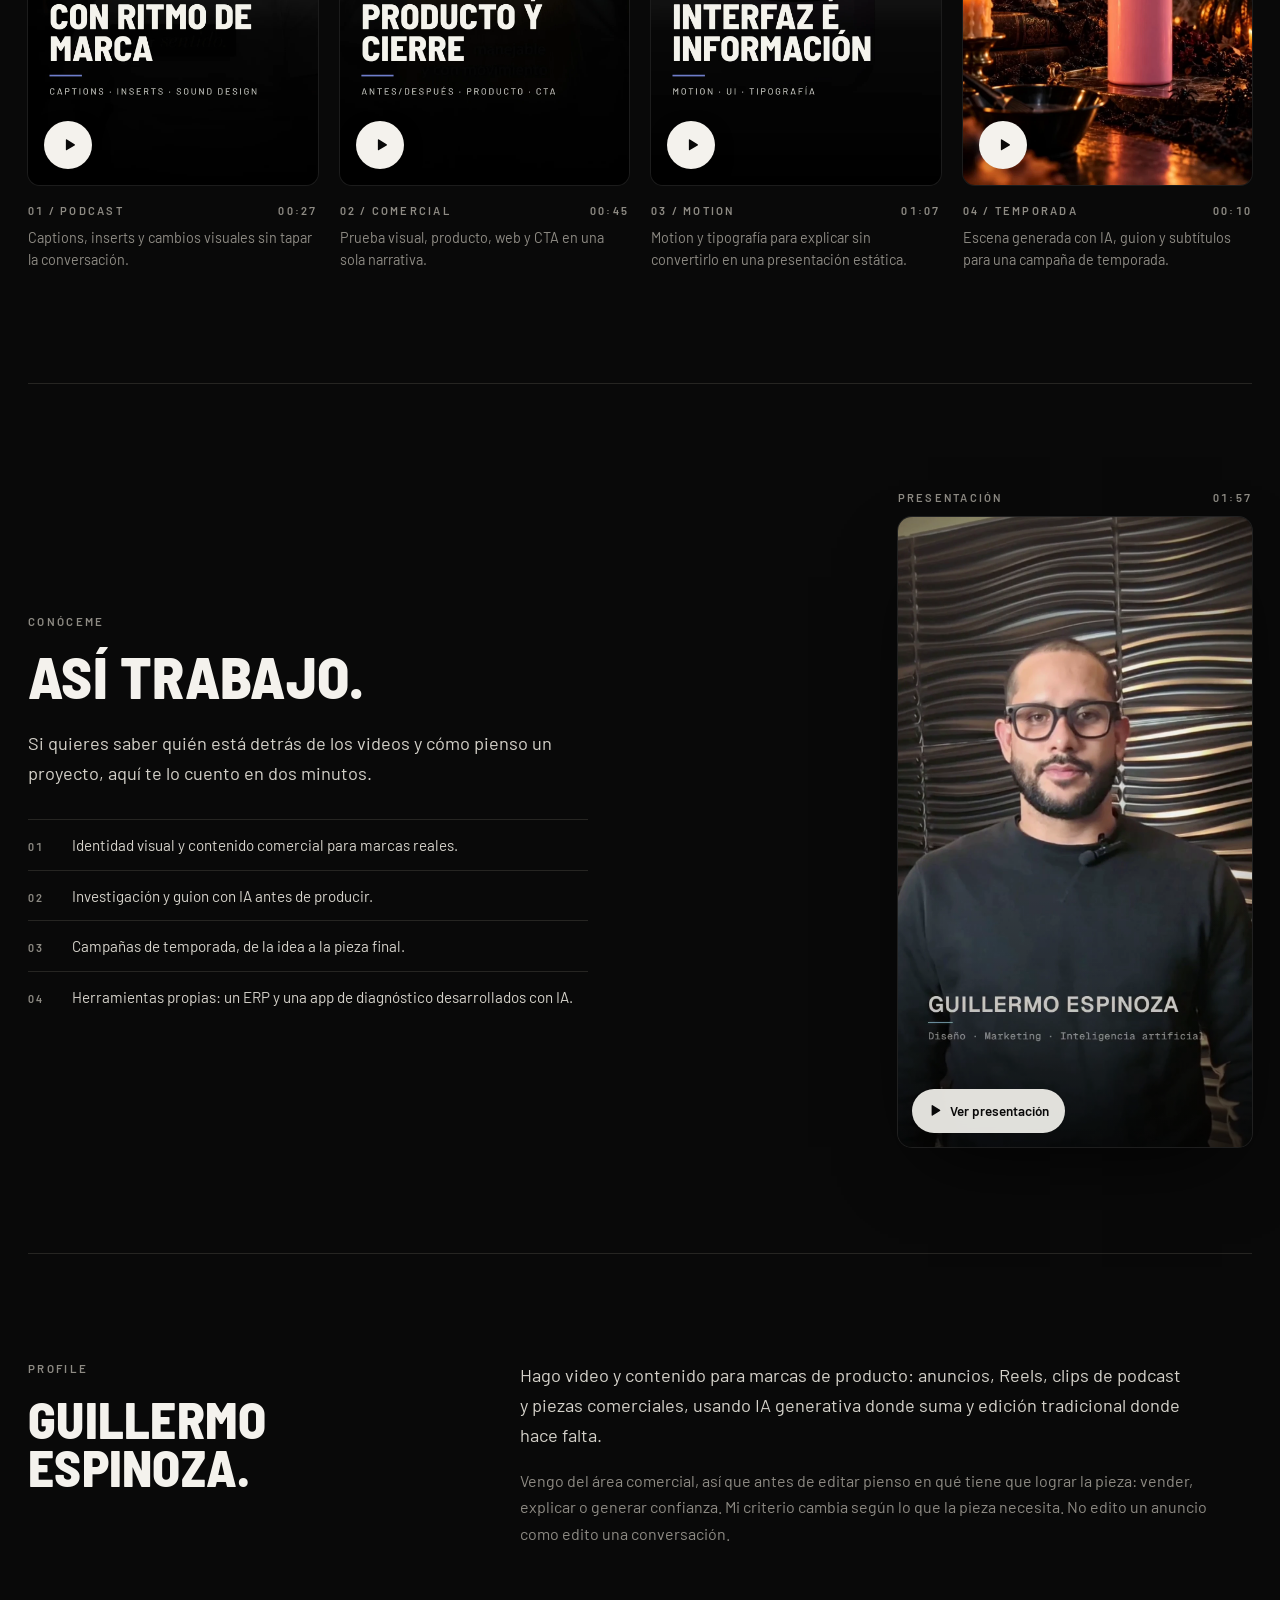
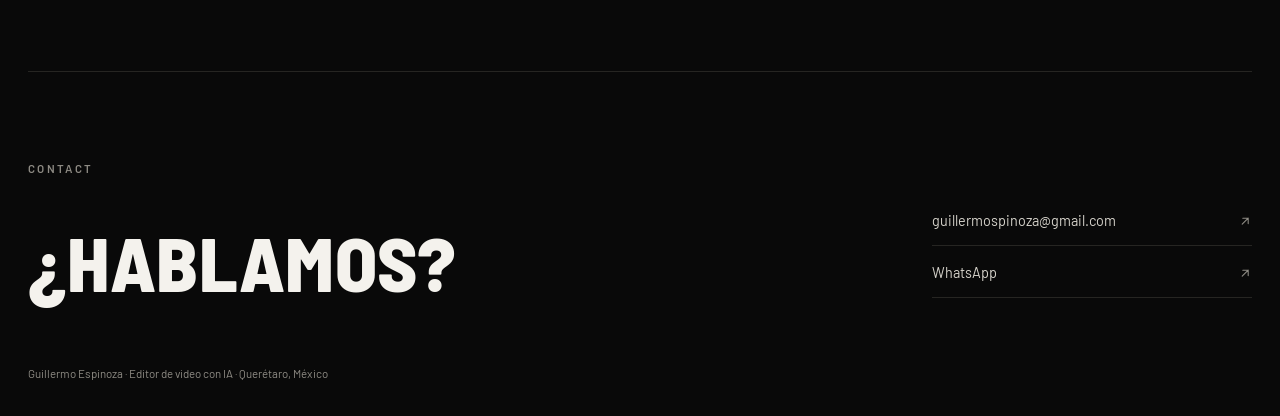
==== commit ab760201: "Swap short-form hair clip for Halloween seasonal ad; designed covers for all work pieces Work grid n" ====
--- a/index.html
+++ b/index.html
@@ -22,7 +22,7 @@
   <link rel="preconnect" href="https://fonts.gstatic.com" crossorigin>
   <link rel="stylesheet" href="https://fonts.googleapis.com/css2?family=Barlow:wght@400;500;600&family=Barlow+Semi+Condensed:wght@700;800&display=swap">
   <link rel="preload" as="image" href="assets/posters/showreel.webp?v=2" fetchpriority="high">
-  <link rel="stylesheet" href="assets/styles.css?v=11">
+  <link rel="stylesheet" href="assets/styles.css?v=13">
   <noscript><style>.is-loading *,[data-reveal]{opacity:1!important;transform:none!important}</style></noscript>
 </head>
 <body class="is-loading">
@@ -95,9 +95,9 @@
       </div>
 
       <div class="work-grid">
-        <article data-reveal class="work-card" data-video="assets/videos/podcast.mp4" data-poster="assets/posters/podcast.webp" data-title="Podcast / Talking Head" data-subtitle="00:27 · Captions · Inserts · Sound design">
+        <article data-reveal class="work-card" data-video="assets/videos/podcast.mp4" data-poster="assets/posters/podcast.webp?v=2" data-title="Podcast / Talking Head" data-subtitle="00:27 · Captions · Inserts · Sound design">
           <button class="poster-button" type="button" aria-label="Reproducir Podcast / Talking Head">
-            <img src="assets/posters/podcast.webp" alt="" width="1080" height="1920" loading="lazy" decoding="async">
+            <img src="assets/posters/podcast.webp?v=2" alt="" width="1080" height="1920" loading="lazy" decoding="async">
             <span class="play" aria-hidden="true"><svg class="icon"><use href="#i-play"/></svg></span>
           </button>
           <div class="card-copy">
@@ -107,21 +107,21 @@
           </div>
         </article>
 
-        <article data-reveal class="work-card" data-video="assets/videos/rubios.mp4" data-poster="assets/posters/rubios.webp" data-title="Beauty Product Ad" data-subtitle="00:45 · Producto · Antes/después · CTA">
+        <article data-reveal class="work-card" data-video="assets/videos/rubios.mp4" data-poster="assets/posters/rubios.webp?v=2" data-title="Beauty Product Ad" data-subtitle="00:45 · Producto · Antes/después · CTA">
           <button class="poster-button" type="button" aria-label="Reproducir Beauty Product Ad">
-            <img src="assets/posters/rubios.webp" alt="" width="1080" height="1920" loading="lazy" decoding="async">
-            <span class="play" aria-hidden="true"><svg class="icon"><use href="#i-play"/></svg></span>
-          </button>
-          <div class="card-copy">
-            <div class="card-meta"><span>02 / Commercial</span><span>00:45</span></div>
+            <img src="assets/posters/rubios.webp?v=2" alt="" width="1080" height="1920" loading="lazy" decoding="async">
+            <span class="play" aria-hidden="true"><svg class="icon"><use href="#i-play"/></svg></span>
+          </button>
+          <div class="card-copy">
+            <div class="card-meta"><span>02 / Comercial</span><span>00:45</span></div>
             <h3>Resultado, producto y cierre comercial.</h3>
             <p>Prueba visual, producto, web y CTA en una sola narrativa.</p>
           </div>
         </article>
 
-        <article data-reveal class="work-card" data-video="assets/videos/motion-explainer.mp4" data-poster="assets/posters/motion-explainer.webp" data-title="Motion / Product Explainer" data-subtitle="01:07 · Motion · UI · Tipografía">
+        <article data-reveal class="work-card" data-video="assets/videos/motion-explainer.mp4" data-poster="assets/posters/motion-explainer.webp?v=2" data-title="Motion / Product Explainer" data-subtitle="01:07 · Motion · UI · Tipografía">
           <button class="poster-button" type="button" aria-label="Reproducir Motion / Product Explainer">
-            <img src="assets/posters/motion-explainer.webp" alt="" width="1080" height="1920" loading="lazy" decoding="async">
+            <img src="assets/posters/motion-explainer.webp?v=2" alt="" width="1080" height="1920" loading="lazy" decoding="async">
             <span class="play" aria-hidden="true"><svg class="icon"><use href="#i-play"/></svg></span>
           </button>
           <div class="card-copy">
@@ -131,15 +131,15 @@
           </div>
         </article>
 
-        <article data-reveal class="work-card" data-video="assets/videos/short-form.mp4" data-poster="assets/posters/short-form.webp" data-title="Short-form / Social Ad" data-subtitle="00:12 · Hook · Cortes rápidos · Producto">
-          <button class="poster-button" type="button" aria-label="Reproducir Short-form / Social Ad">
-            <img src="assets/posters/short-form.webp" alt="" width="1080" height="1920" loading="lazy" decoding="async">
-            <span class="play" aria-hidden="true"><svg class="icon"><use href="#i-play"/></svg></span>
-          </button>
-          <div class="card-copy">
-            <div class="card-meta"><span>04 / Short-form</span><span>00:12</span></div>
-            <h3>Hook rápido con material real.</h3>
-            <p>Cortes y jerarquía visual para sostener una pieza breve de producto.</p>
+        <article data-reveal class="work-card" data-video="assets/videos/halloween.mp4" data-poster="assets/posters/halloween.webp?v=2" data-title="Campaña de temporada / Halloween" data-subtitle="00:10 · IA generativa · Guion · Subtítulos">
+          <button class="poster-button" type="button" aria-label="Reproducir Campaña de temporada / Halloween">
+            <img src="assets/posters/halloween.webp?v=2" alt="" width="1080" height="1920" loading="lazy" decoding="async">
+            <span class="play" aria-hidden="true"><svg class="icon"><use href="#i-play"/></svg></span>
+          </button>
+          <div class="card-copy">
+            <div class="card-meta"><span>04 / Temporada</span><span>00:10</span></div>
+            <h3>Campaña de Halloween con IA.</h3>
+            <p>Escena generada con IA, guion y subtítulos para una campaña de temporada.</p>
           </div>
         </article>
       </div>
--- a/assets/styles.css
+++ b/assets/styles.css
@@ -226,7 +226,7 @@
   font-weight:var(--weight-display);
 }
 .work-intro>p:last-child{margin:0;color:var(--muted);font-size:.9rem}
-.work-grid{display:grid;grid-template-columns:repeat(2,minmax(0,1fr));gap:60px 28px}
+.work-grid{display:grid;grid-template-columns:repeat(4,minmax(0,1fr));gap:48px 22px}
 .work-card{min-width:0}
 
 .poster-button{
@@ -236,7 +236,7 @@
   box-shadow:0 0 0 var(--hairline) rgba(255,255,255,.08);
 }
 .poster-button img{
-  width:100%;height:auto;aspect-ratio:16/10;object-fit:cover;object-position:center 42%;
+  width:100%;height:auto;aspect-ratio:9/16;object-fit:cover;object-position:center;
   transition:transform 500ms var(--ease-out),filter 300ms ease;
 }
 .play{
@@ -251,8 +251,8 @@
 
 .card-copy{padding-top:18px}
 .card-meta{display:flex;justify-content:space-between;gap:20px;color:var(--muted);font-size:.7rem}
-.card-copy h3{margin:10px 0 8px;font-family:var(--font-display);font-size:1.6rem;line-height:1.02;letter-spacing:.01em;text-transform:uppercase;font-weight:700}
-.card-copy p{margin:0;max-width:520px;color:var(--muted);font-size:.9rem}
+.card-copy h3{position:absolute;width:1px;height:1px;overflow:hidden;clip:rect(0 0 0 0);white-space:nowrap;margin:0;font-family:var(--font-display);font-size:1.3rem;line-height:1.02;letter-spacing:.01em;text-transform:uppercase;font-weight:700}
+.card-copy p{margin:8px 0 0;max-width:520px;color:var(--muted);font-size:.9rem}
 
 /* ---------- Conóceme ---------- */
 .about{
@@ -397,9 +397,12 @@
   .reel{width:100%;justify-self:stretch}
   .work,.profile,.about{padding:72px 0}
   .about-video{width:100%;justify-self:stretch}
-  .work-grid{grid-template-columns:1fr;gap:48px}
+  .work-grid{grid-template-columns:repeat(2,minmax(0,1fr));gap:36px 14px}
+  .card-meta{font-size:.62rem!important;letter-spacing:.14em!important;white-space:nowrap}
+  .poster-button .play{width:38px;height:38px;left:auto;right:10px;bottom:10px}
+  .card-copy p{font-size:.82rem}
   .work-intro{margin-bottom:30px}
-  .poster-button img{aspect-ratio:16/11}
+
   .profile-copy p{font-size:1.02rem}
   .footer{padding-top:70px}
   .footer-grid{gap:28px}
@@ -490,3 +493,5 @@
   .marquee{padding:16px 0}
   .marquee span{gap:24px;padding-right:24px}
 }
+
+@media (min-width:641px) and (max-width:1100px){.work-grid{grid-template-columns:repeat(2,minmax(0,1fr))}}
